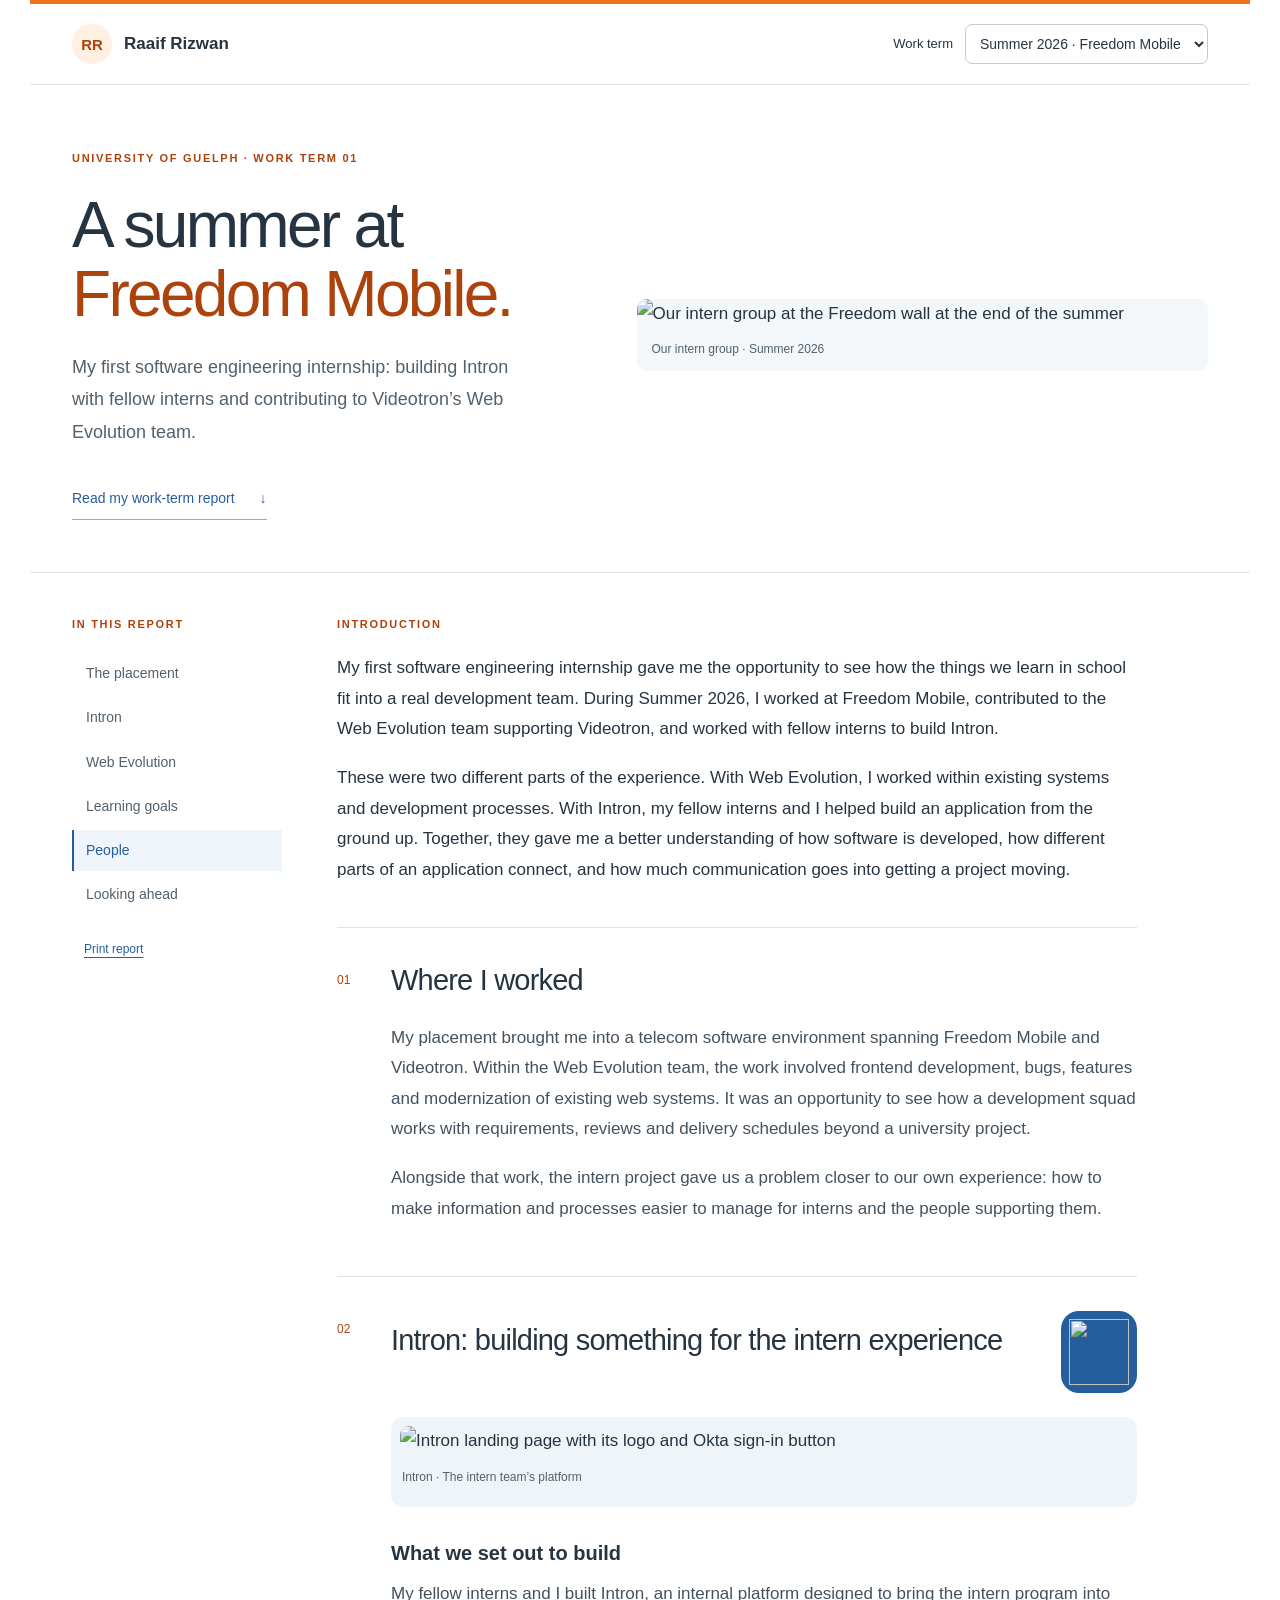
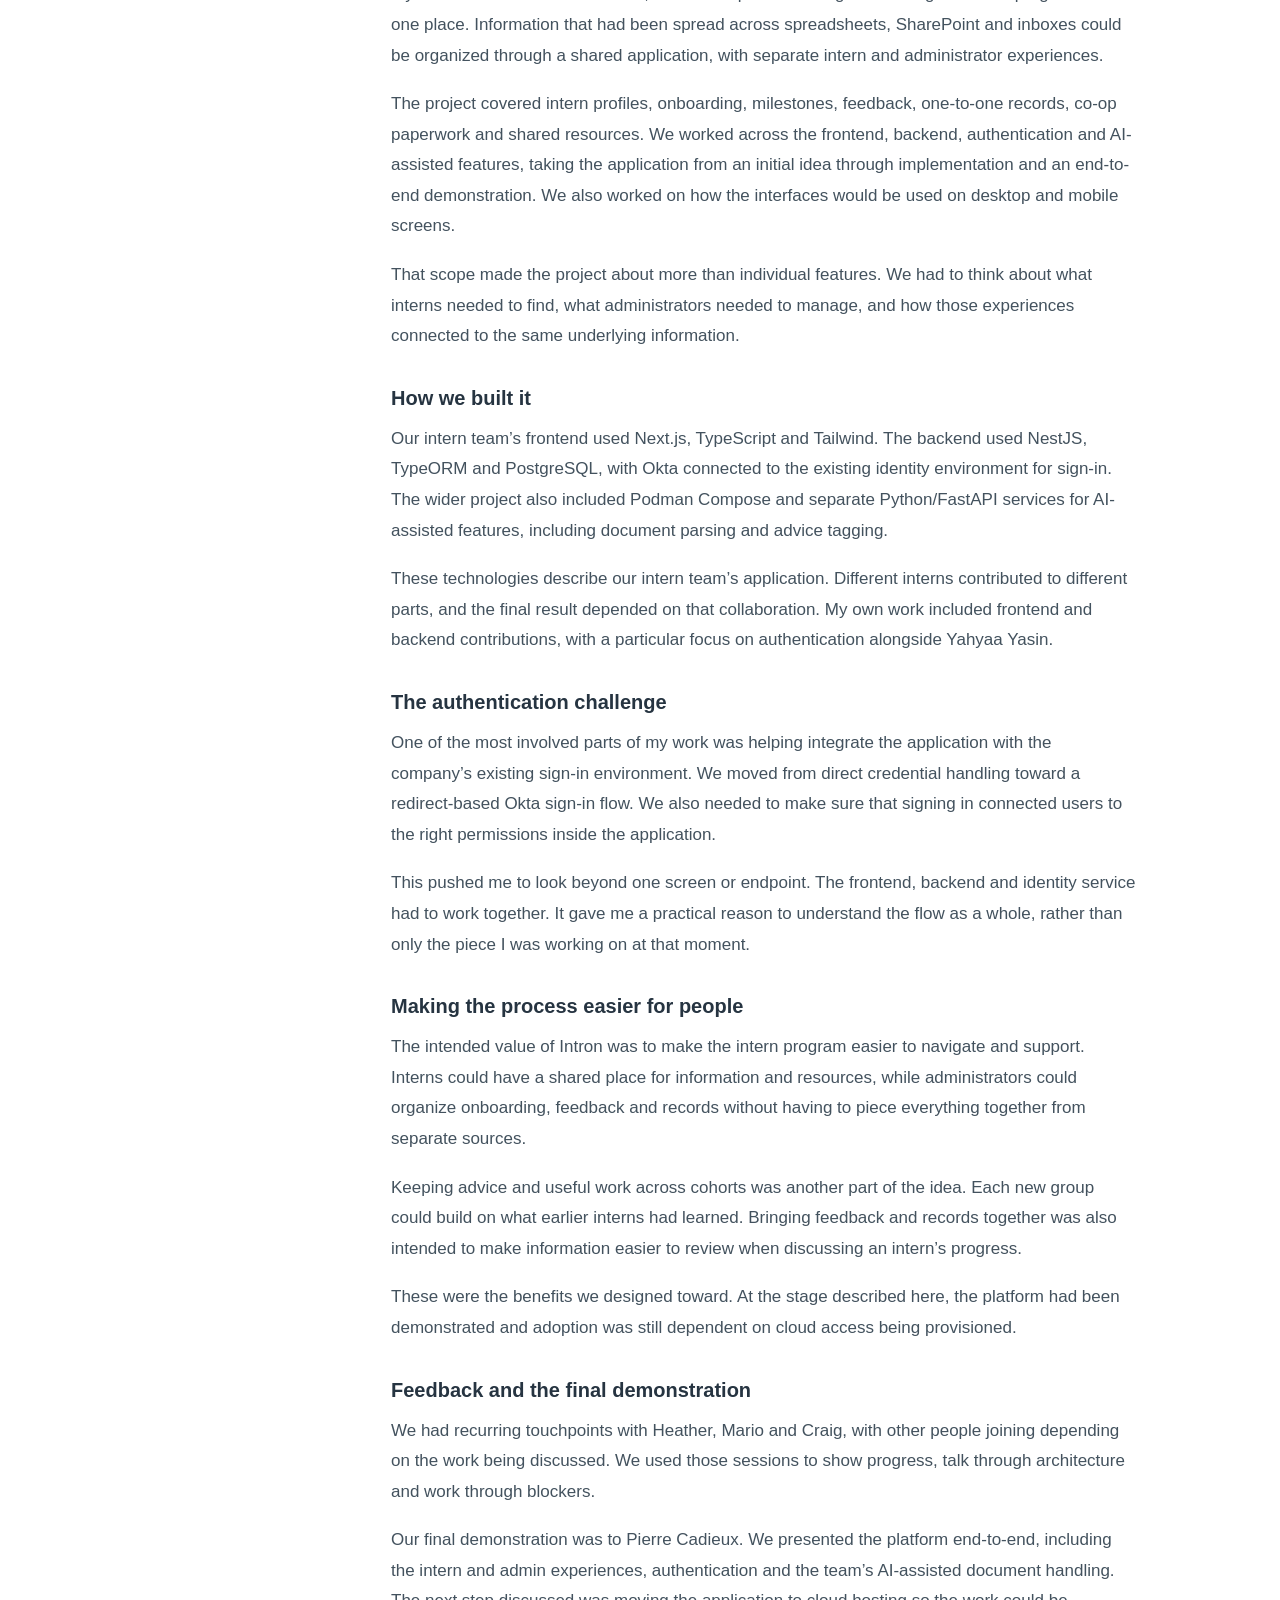
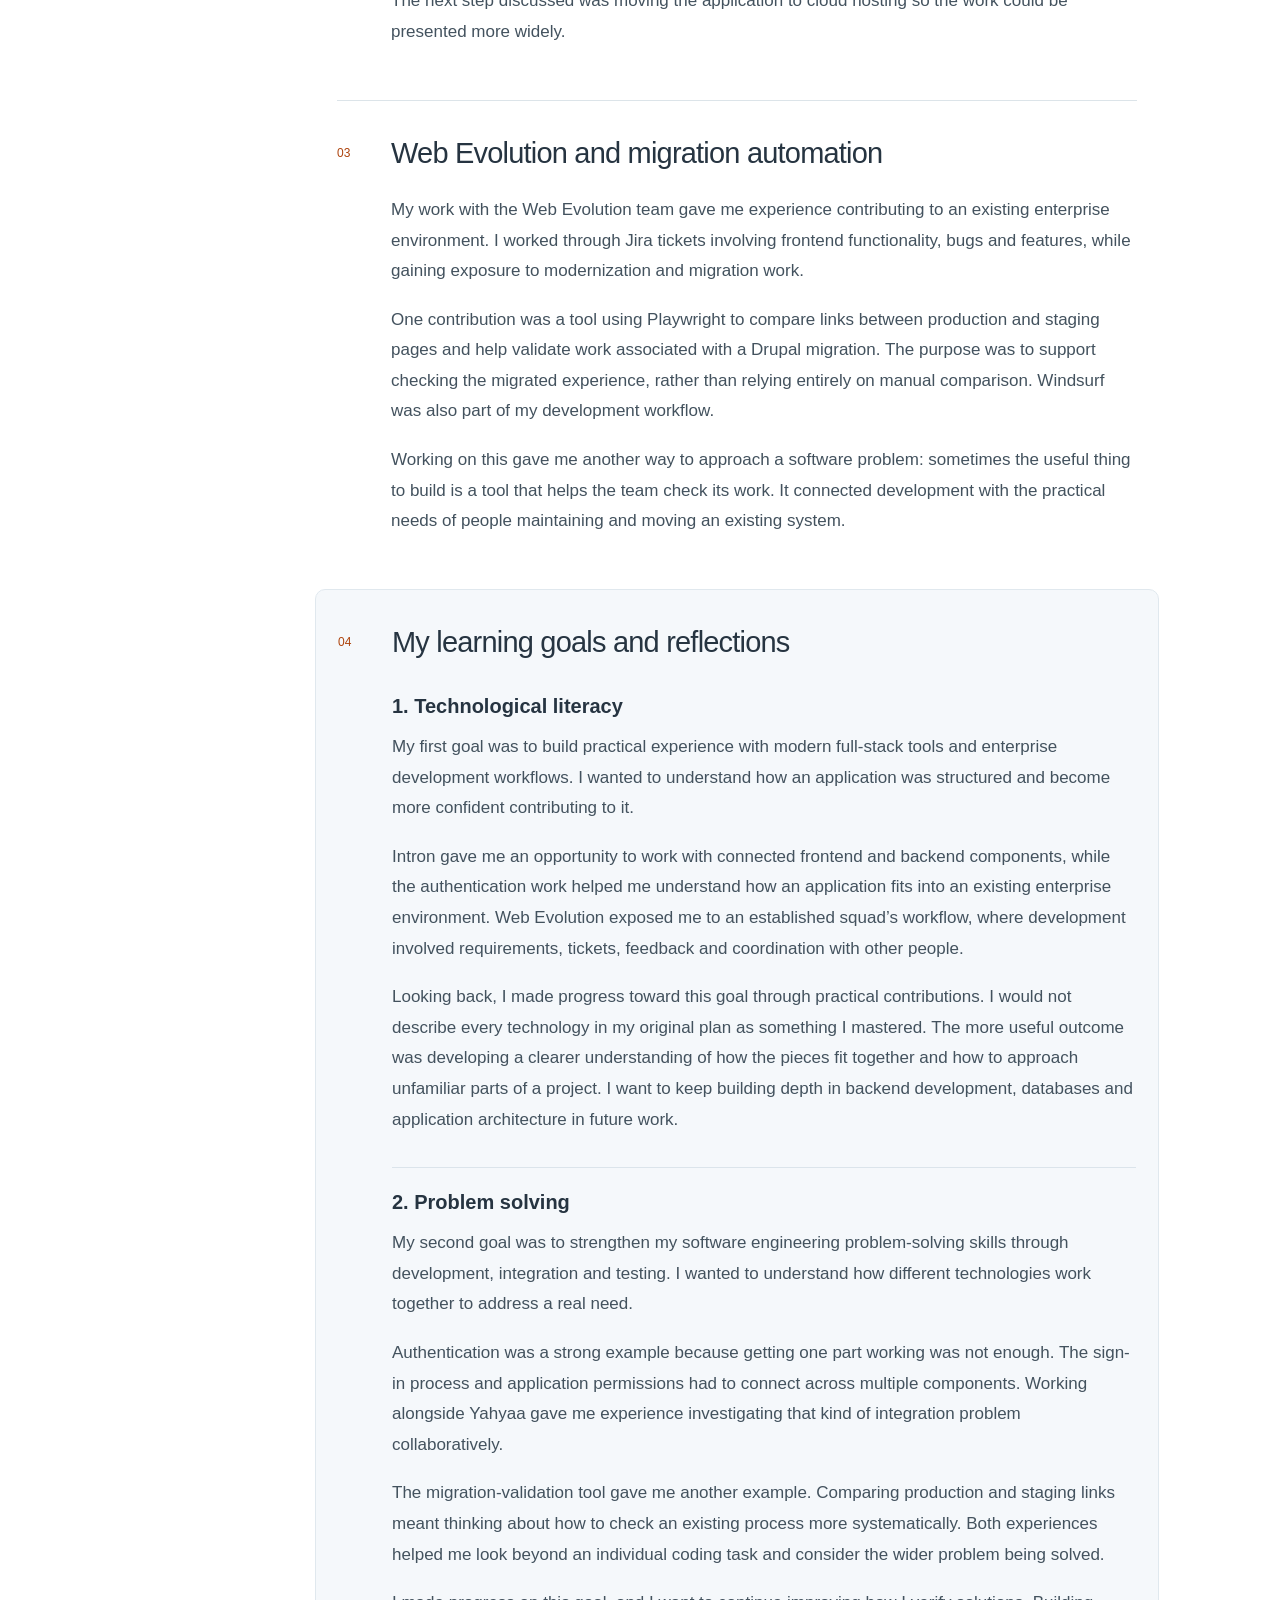
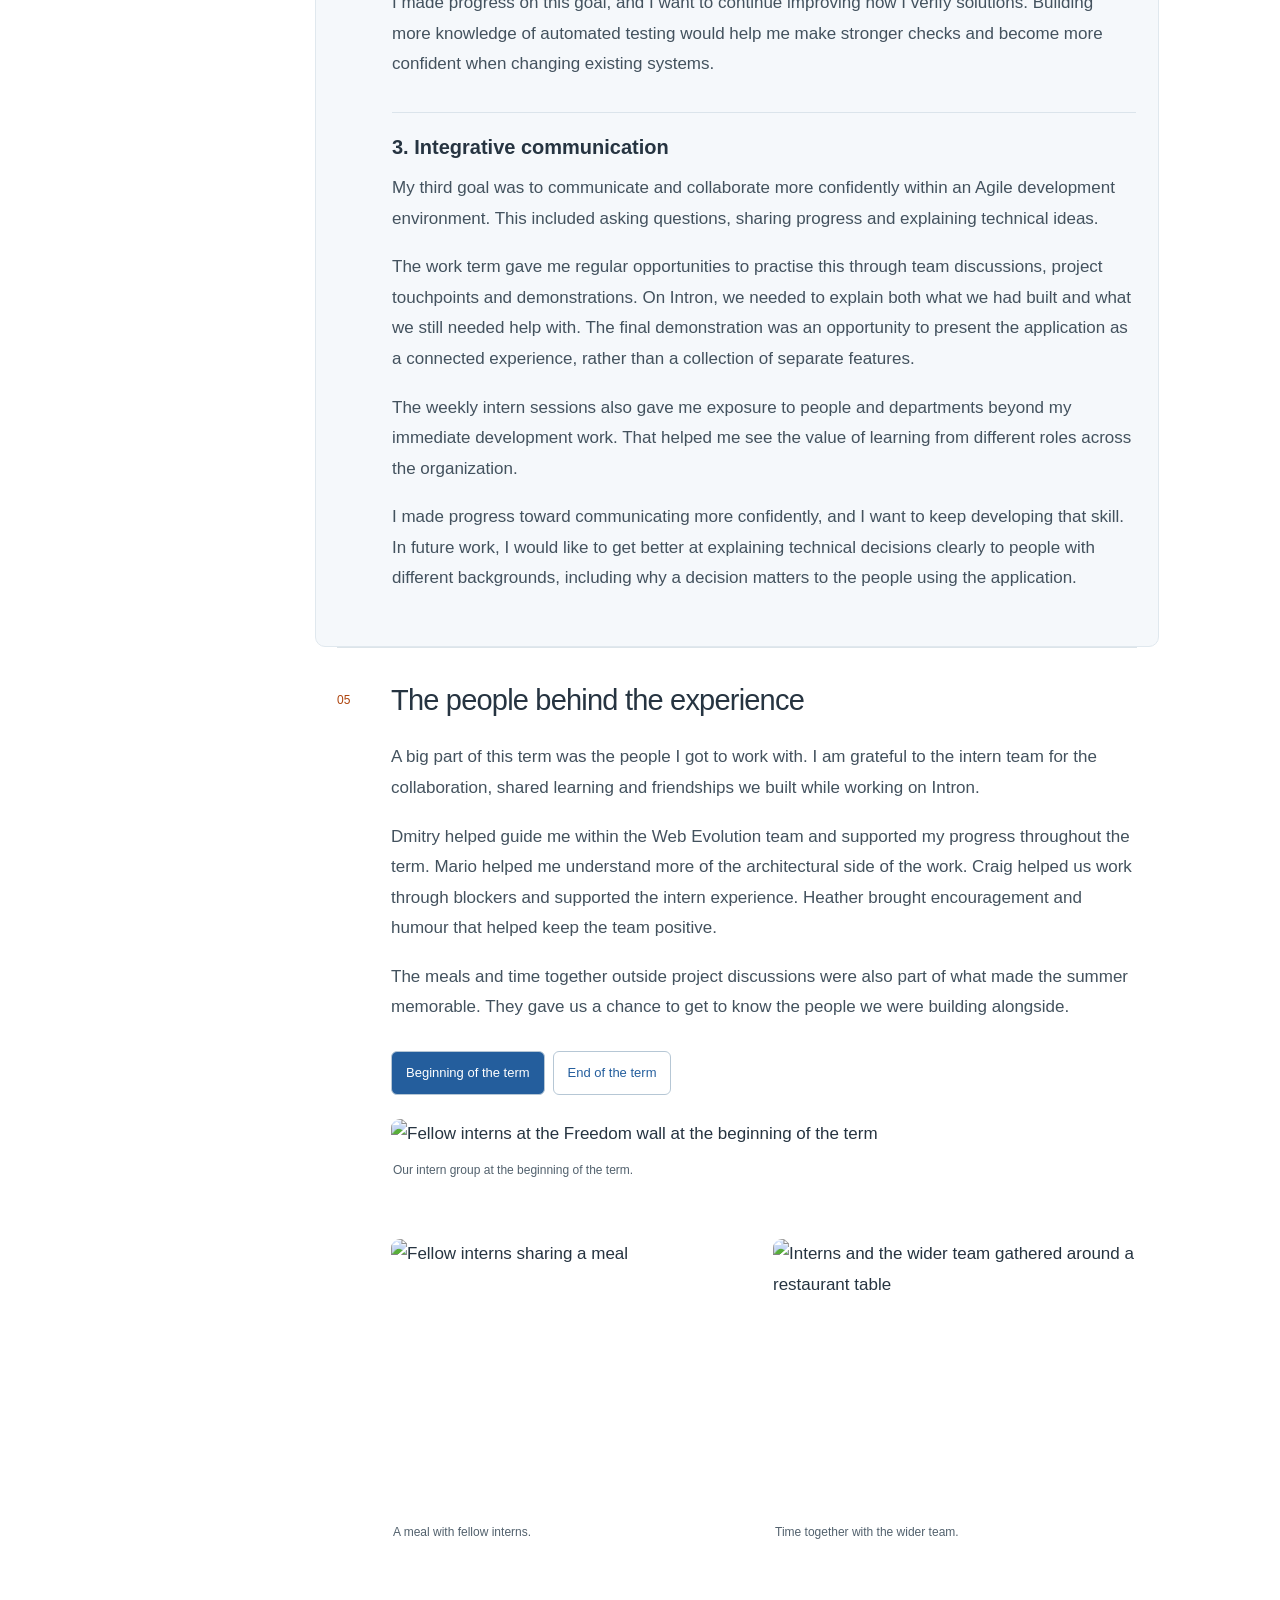
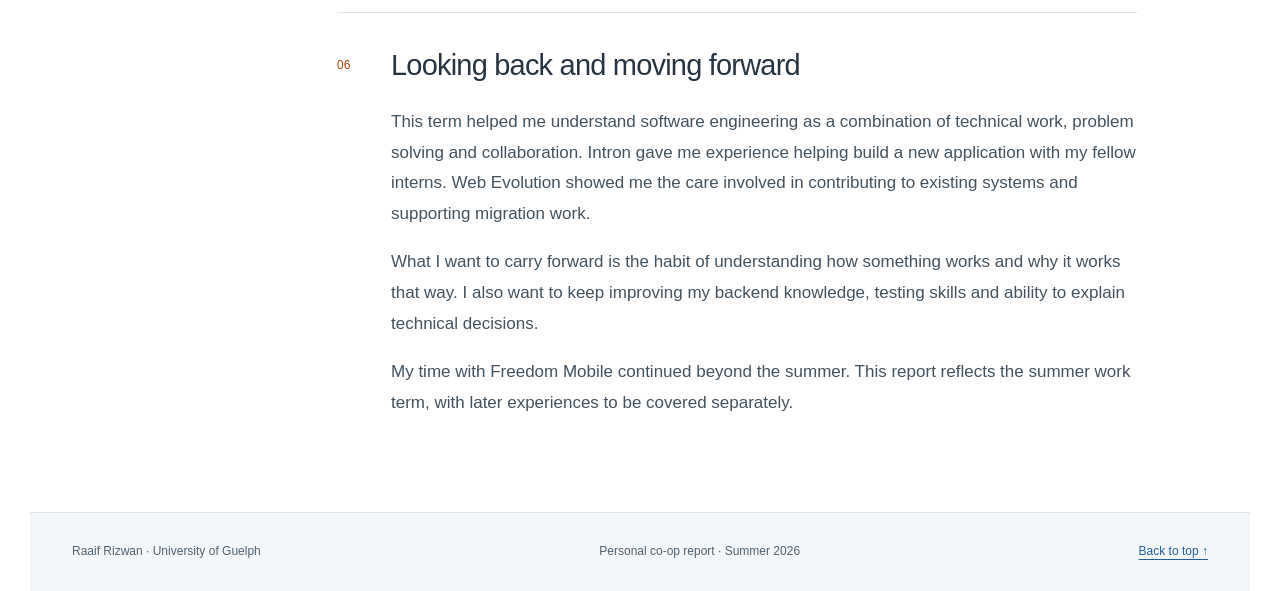
==== index.html @ 40ae9632 "Add Summer 2026 report website" ====
<!doctype html><html lang="en"><head><meta charset="utf-8"><meta name="viewport" content="width=device-width, initial-scale=1"><meta name="description" content="Raaif Rizwan’s Summer 2026 University of Guelph co-op work-term report at Freedom Mobile."><title>Summer 2026 · Raaif Rizwan</title><link rel="icon" href="assets/favicon.svg" type="image/svg+xml"><link rel="stylesheet" href="styles.css"><script src="report.js" defer></script></head><body><a class="skip" href="#report">Skip to report</a><div class="reading-progress" aria-hidden="true"><span></span></div><header><a class="brand" href="#top"><span>RR</span>Raaif Rizwan</a><div class="term-control"><label for="term">Work term</label><select id="term"><option value="summer-2026">Summer 2026 · Freedom Mobile</option><option disabled>Fall 2026 · Report to come</option></select></div></header><main id="top"><section class="hero"><div><p class="eyebrow">University of Guelph · Work term 01</p><h1>A summer at<br><span>Freedom Mobile.</span></h1><p class="intro">My first software engineering internship: building Intron with fellow interns and contributing to Videotron’s Web Evolution team.</p><a class="read-link" href="#report">Read my work-term report <span aria-hidden="true">↓</span></a></div><figure><img src="assets/interns-end.png" alt="Our intern group at the Freedom wall at the end of the summer"><figcaption>Our intern group · Summer 2026</figcaption></figure></section><div class="report-layout" id="report"><aside><p class="eyebrow">In this report</p><nav aria-label="Report sections"><a href="#employer">The placement</a><a href="#intron">Intron</a><a href="#web-evolution">Web Evolution</a><a href="#learning">Learning goals</a><a href="#people">People</a><a href="#conclusion">Looking ahead</a></nav><a class="print-link" href="#" id="print-report">Print report</a></aside><div class="report-content"><section id="introduction" class="opening"><p class="eyebrow">Introduction</p><p>My first software engineering internship gave me the opportunity to see how the things we learn in school fit into a real development team. During Summer 2026, I worked at Freedom Mobile, contributed to the Web Evolution team supporting Videotron, and worked with fellow interns to build Intron.</p>
<p>These were two different parts of the experience. With Web Evolution, I worked within existing systems and development processes. With Intron, my fellow interns and I helped build an application from the ground up. Together, they gave me a better understanding of how software is developed, how different parts of an application connect, and how much communication goes into getting a project moving.</p></section><section id="employer" class="report-section"><div class="section-number">01</div><div class="section-body"><h2>Where I worked</h2><p>My placement brought me into a telecom software environment spanning Freedom Mobile and Videotron. Within the Web Evolution team, the work involved frontend development, bugs, features and modernization of existing web systems. It was an opportunity to see how a development squad works with requirements, reviews and delivery schedules beyond a university project.</p>
<p>Alongside that work, the intern project gave us a problem closer to our own experience: how to make information and processes easier to manage for interns and the people supporting them.</p></div></section><section id="intron" class="report-section"><div class="section-number">02</div><div class="section-body"><div class="intron-heading"><h2>Intron: building something for the intern experience</h2><div class="owl-mark" aria-hidden="true"><img src="assets/intron-owl.png" alt=""></div></div><figure class="product"><img src="assets/intron-landing.png" alt="Intron landing page with its logo and Okta sign-in button" loading="lazy"><figcaption>Intron · The intern team’s platform</figcaption></figure><h3>What we set out to build</h3>
<p>My fellow interns and I built Intron, an internal platform designed to bring the intern program into one place. Information that had been spread across spreadsheets, SharePoint and inboxes could be organized through a shared application, with separate intern and administrator experiences.</p>
<p>The project covered intern profiles, onboarding, milestones, feedback, one-to-one records, co-op paperwork and shared resources. We worked across the frontend, backend, authentication and AI-assisted features, taking the application from an initial idea through implementation and an end-to-end demonstration. We also worked on how the interfaces would be used on desktop and mobile screens.</p>
<p>That scope made the project about more than individual features. We had to think about what interns needed to find, what administrators needed to manage, and how those experiences connected to the same underlying information.</p>
<h3>How we built it</h3>
<p>Our intern team’s frontend used Next.js, TypeScript and Tailwind. The backend used NestJS, TypeORM and PostgreSQL, with Okta connected to the existing identity environment for sign-in. The wider project also included Podman Compose and separate Python/FastAPI services for AI-assisted features, including document parsing and advice tagging.</p>
<p>These technologies describe our intern team’s application. Different interns contributed to different parts, and the final result depended on that collaboration. My own work included frontend and backend contributions, with a particular focus on authentication alongside Yahyaa Yasin.</p>
<h3>The authentication challenge</h3>
<p>One of the most involved parts of my work was helping integrate the application with the company’s existing sign-in environment. We moved from direct credential handling toward a redirect-based Okta sign-in flow. We also needed to make sure that signing in connected users to the right permissions inside the application.</p>
<p>This pushed me to look beyond one screen or endpoint. The frontend, backend and identity service had to work together. It gave me a practical reason to understand the flow as a whole, rather than only the piece I was working on at that moment.</p>
<h3>Making the process easier for people</h3>
<p>The intended value of Intron was to make the intern program easier to navigate and support. Interns could have a shared place for information and resources, while administrators could organize onboarding, feedback and records without having to piece everything together from separate sources.</p>
<p>Keeping advice and useful work across cohorts was another part of the idea. Each new group could build on what earlier interns had learned. Bringing feedback and records together was also intended to make information easier to review when discussing an intern’s progress.</p>
<p>These were the benefits we designed toward. At the stage described here, the platform had been demonstrated and adoption was still dependent on cloud access being provisioned.</p>
<h3>Feedback and the final demonstration</h3>
<p>We had recurring touchpoints with Heather, Mario and Craig, with other people joining depending on the work being discussed. We used those sessions to show progress, talk through architecture and work through blockers.</p>
<p>Our final demonstration was to Pierre Cadieux. We presented the platform end-to-end, including the intern and admin experiences, authentication and the team’s AI-assisted document handling. The next step discussed was moving the application to cloud hosting so the work could be presented more widely.</p></div></section><section id="web-evolution" class="report-section"><div class="section-number">03</div><div class="section-body"><h2>Web Evolution and migration automation</h2><p>My work with the Web Evolution team gave me experience contributing to an existing enterprise environment. I worked through Jira tickets involving frontend functionality, bugs and features, while gaining exposure to modernization and migration work.</p>
<p>One contribution was a tool using Playwright to compare links between production and staging pages and help validate work associated with a Drupal migration. The purpose was to support checking the migrated experience, rather than relying entirely on manual comparison. Windsurf was also part of my development workflow.</p>
<p>Working on this gave me another way to approach a software problem: sometimes the useful thing to build is a tool that helps the team check its work. It connected development with the practical needs of people maintaining and moving an existing system.</p></div></section><section id="learning" class="report-section"><div class="section-number">04</div><div class="section-body"><h2>My learning goals and reflections</h2><h3>1. Technological literacy</h3>
<p>My first goal was to build practical experience with modern full-stack tools and enterprise development workflows. I wanted to understand how an application was structured and become more confident contributing to it.</p>
<p>Intron gave me an opportunity to work with connected frontend and backend components, while the authentication work helped me understand how an application fits into an existing enterprise environment. Web Evolution exposed me to an established squad’s workflow, where development involved requirements, tickets, feedback and coordination with other people.</p>
<p>Looking back, I made progress toward this goal through practical contributions. I would not describe every technology in my original plan as something I mastered. The more useful outcome was developing a clearer understanding of how the pieces fit together and how to approach unfamiliar parts of a project. I want to keep building depth in backend development, databases and application architecture in future work.</p>
<h3>2. Problem solving</h3>
<p>My second goal was to strengthen my software engineering problem-solving skills through development, integration and testing. I wanted to understand how different technologies work together to address a real need.</p>
<p>Authentication was a strong example because getting one part working was not enough. The sign-in process and application permissions had to connect across multiple components. Working alongside Yahyaa gave me experience investigating that kind of integration problem collaboratively.</p>
<p>The migration-validation tool gave me another example. Comparing production and staging links meant thinking about how to check an existing process more systematically. Both experiences helped me look beyond an individual coding task and consider the wider problem being solved.</p>
<p>I made progress on this goal, and I want to continue improving how I verify solutions. Building more knowledge of automated testing would help me make stronger checks and become more confident when changing existing systems.</p>
<h3>3. Integrative communication</h3>
<p>My third goal was to communicate and collaborate more confidently within an Agile development environment. This included asking questions, sharing progress and explaining technical ideas.</p>
<p>The work term gave me regular opportunities to practise this through team discussions, project touchpoints and demonstrations. On Intron, we needed to explain both what we had built and what we still needed help with. The final demonstration was an opportunity to present the application as a connected experience, rather than a collection of separate features.</p>
<p>The weekly intern sessions also gave me exposure to people and departments beyond my immediate development work. That helped me see the value of learning from different roles across the organization.</p>
<p>I made progress toward communicating more confidently, and I want to keep developing that skill. In future work, I would like to get better at explaining technical decisions clearly to people with different backgrounds, including why a decision matters to the people using the application.</p></div></section><section id="people" class="report-section"><div class="section-number">05</div><div class="section-body"><h2>The people behind the experience</h2><p>A big part of this term was the people I got to work with. I am grateful to the intern team for the collaboration, shared learning and friendships we built while working on Intron.</p>
<p>Dmitry helped guide me within the Web Evolution team and supported my progress throughout the term. Mario helped me understand more of the architectural side of the work. Craig helped us work through blockers and supported the intern experience. Heather brought encouragement and humour that helped keep the team positive.</p>
<p>The meals and time together outside project discussions were also part of what made the summer memorable. They gave us a chance to get to know the people we were building alongside.</p><div class="photo-tabs" aria-label="Intern group photographs"><button type="button" data-photo="start" aria-pressed="true">Beginning of the term</button><button type="button" data-photo="end" aria-pressed="false">End of the term</button></div><figure><img id="moment-photo" src="assets/interns-start.png" alt="Fellow interns at the Freedom wall at the beginning of the term" loading="lazy"><figcaption id="moment-caption" aria-live="polite">Our intern group at the beginning of the term.</figcaption></figure><div class="photo-pair"><figure><img src="assets/intern-meal.png" alt="Fellow interns sharing a meal" loading="lazy"><figcaption>A meal with fellow interns.</figcaption></figure><figure><img src="assets/team-meal.png" alt="Interns and the wider team gathered around a restaurant table" loading="lazy"><figcaption>Time together with the wider team.</figcaption></figure></div></div></section><section id="conclusion" class="report-section"><div class="section-number">06</div><div class="section-body"><h2>Looking back and moving forward</h2><p>This term helped me understand software engineering as a combination of technical work, problem solving and collaboration. Intron gave me experience helping build a new application with my fellow interns. Web Evolution showed me the care involved in contributing to existing systems and supporting migration work.</p>
<p>What I want to carry forward is the habit of understanding how something works and why it works that way. I also want to keep improving my backend knowledge, testing skills and ability to explain technical decisions.</p>
<p>My time with Freedom Mobile continued beyond the summer. This report reflects the summer work term, with later experiences to be covered separately.</p></div></section></div></div></main><footer><span>Raaif Rizwan · University of Guelph</span><span>Personal co-op report · Summer 2026</span><a href="#top">Back to top ↑</a></footer></body></html>
---- styles.css ----
:root{--accent:#ad430c;--bright:#ee711b;--blue:#245e9d;--ink:#263441;--muted:#52616d;--line:#dce4e9;--paper:#fff;--wash:#f3f7fa;color-scheme:light;font:17px/1.8 Arial,sans-serif}*{box-sizing:border-box}html{scroll-behavior:smooth;scroll-padding-top:28px}body{margin:0;background:var(--paper);color:var(--ink)}a{color:var(--blue);text-underline-offset:4px}button,select{font:inherit}button,a,select{-webkit-tap-highlight-color:transparent}:focus-visible{outline:3px solid var(--blue);outline-offset:4px}.skip{position:absolute;top:-100px;left:20px;background:white;padding:12px;z-index:5}.skip:focus{top:10px}.review-note{text-align:center;background:#fff2df;color:#754312;font-size:12px;padding:6px 18px}header{max-width:1220px;margin:auto;border-top:4px solid var(--bright);border-bottom:1px solid var(--line);display:flex;justify-content:space-between;align-items:center;gap:20px;padding:20px 42px}.brand{display:flex;gap:12px;align-items:center;text-decoration:none;color:var(--ink);font-weight:600}.brand span{display:grid;place-items:center;background:#fff0e3;color:var(--accent);width:40px;height:40px;border-radius:50%;font-size:15px}.term-control{display:flex;align-items:center;gap:12px;font-size:13px}.term-control select{font-size:14px;max-width:100%;padding:10px;border:1px solid #bfccd6;border-radius:7px;background:#fff;color:var(--ink)}main{max-width:1220px;margin:auto}.hero{padding:64px 42px 52px;display:grid;grid-template-columns:1fr 1.1fr;align-items:center;gap:45px}.eyebrow{font-size:11px;letter-spacing:1.7px;text-transform:uppercase;color:var(--accent);font-weight:600}h1{font-size:clamp(42px,5vw,65px);letter-spacing:-2.7px;line-height:1.08;font-weight:500;margin:22px 0}h1 span{color:var(--accent)}.intro{font-size:18px;color:var(--muted);max-width:440px}.read-link{display:inline-flex;gap:25px;text-decoration:none;border-bottom:1px solid #92adc4;padding:8px 0;font-size:14px;margin-top:12px}figure{margin:24px 0}img{width:100%;height:auto;display:block;border-radius:9px}.hero figure{background:var(--wash);border-radius:10px;margin:0}.hero img{border-radius:10px 10px 0 0}figcaption{font-size:12px;color:var(--muted);padding:10px 2px}.hero figcaption{padding:10px 15px}.report-layout{border-top:1px solid var(--line);display:grid;grid-template-columns:210px minmax(0,1fr);gap:55px;padding:42px}aside{align-self:start;position:sticky;top:24px}nav{display:grid;gap:3px}nav a{padding:8px 12px;text-decoration:none;color:#52616d;border-left:2px solid transparent;font-size:14px}nav a:hover,nav a[aria-current]{color:var(--blue);background:#eff5fa;border-color:var(--blue)}.print-link{display:inline-block;margin:24px 12px;font-size:12px}.report-content{max-width:800px}.opening{padding-bottom:24px}.report-section{border-top:1px solid var(--line);padding:34px 0;display:grid;grid-template-columns:36px minmax(0,1fr);gap:18px}.section-number{color:var(--accent);font-size:12px;padding-top:8px}h2{font-size:29px;line-height:1.25;letter-spacing:-.8px;margin:0 0 24px;font-weight:500}h3{font-size:20px;line-height:1.4;margin:32px 0 12px;font-weight:600}p{margin:0 0 18px}.section-body p{color:#43525e}#learning{background:#f5f8fb;margin:0 -22px;padding:34px 22px;border-radius:10px;border:1px solid #e0e8ee}#learning h3{padding-top:20px;border-top:1px solid #dbe4eb}#learning h3:first-of-type{border:0;padding:0}.product{background:#eff4f8;padding:9px;border-radius:12px}.photo-tabs{display:flex;gap:8px;flex-wrap:wrap;margin:28px 0 10px}.photo-tabs button{padding:9px 14px;border-radius:6px;border:1px solid #b6c7d5;background:#fff;color:var(--blue);font-size:13px;min-height:44px;cursor:pointer}.photo-tabs button[aria-pressed=true]{background:var(--blue);color:#fff}.photo-pair{display:grid;grid-template-columns:1fr 1fr;gap:18px}.photo-pair img{aspect-ratio:4/3;object-fit:cover}footer{max-width:1220px;margin:auto;background:var(--wash);border-top:1px solid var(--line);display:flex;justify-content:space-between;gap:18px;flex-wrap:wrap;padding:28px 42px;color:var(--muted);font-size:12px}@media(max-width:850px){.report-layout{grid-template-columns:1fr;gap:20px}aside{position:static}nav{display:flex;flex-wrap:wrap}nav a{border-left:0;border-bottom:2px solid transparent}.print-link{margin:10px 12px}.hero{gap:25px}header{flex-wrap:wrap}}@media(max-width:600px){header,.hero,.report-layout,footer{padding-left:22px;padding-right:22px}.hero{grid-template-columns:1fr;padding-top:32px}.term-control{flex-wrap:wrap;gap:5px;width:100%}.term-control select{width:100%;font-size:16px}.report-section{grid-template-columns:1fr;gap:6px}.photo-pair{grid-template-columns:1fr}h1{font-size:46px}h2{font-size:26px}#learning{margin:0 -8px;padding:24px 8px}}@media(prefers-reduced-motion:reduce){html{scroll-behavior:auto}}@media print{.review-note,aside,.read-link,.photo-tabs,.term-control,.skip{display:none!important}.hero{padding:20px 0;grid-template-columns:1fr 1fr}.report-layout{display:block;padding:0}header,footer{padding:12px 0}.report-content{max-width:none}.report-section{break-inside:auto}h2,h3{break-after:avoid}figure{break-inside:avoid}body{font-size:11pt}#learning{background:none;border:0}a{color:inherit;text-decoration:none}}
/* Motion supports reading; content remains visible without JavaScript. */
.reading-progress{position:fixed;top:0;left:0;right:0;height:3px;z-index:10;background:transparent;pointer-events:none}.reading-progress span{display:block;height:100%;background:var(--bright);transform-origin:left;transform:scaleX(0)}
.intron-heading{display:flex;align-items:center;gap:20px}.intron-heading h2{flex:1}.owl-mark{width:76px;height:82px;flex:0 0 76px;background:#245e9d;border-radius:18px;padding:8px;overflow:hidden}.owl-mark img{width:100%;height:100%;object-fit:contain;border-radius:0}
@keyframes section-arrive{from{opacity:.55;transform:translateY(18px)}to{opacity:1;transform:none}}
@keyframes owl-arrive{0%{opacity:0;transform:translate(90px,-25px) rotate(14deg)}60%{opacity:1;transform:translate(-5px,3px) rotate(-6deg)}100%{opacity:1;transform:none}}
@media(prefers-reduced-motion:no-preference){.report-section.just-arrived{animation:section-arrive .55s ease-out both}.owl-mark.owl-arrived{animation:owl-arrive 1s cubic-bezier(.2,.7,.3,1) both}}
@media print{.reading-progress{display:none}.owl-mark{display:none}.report-section.just-arrived{animation:none}}
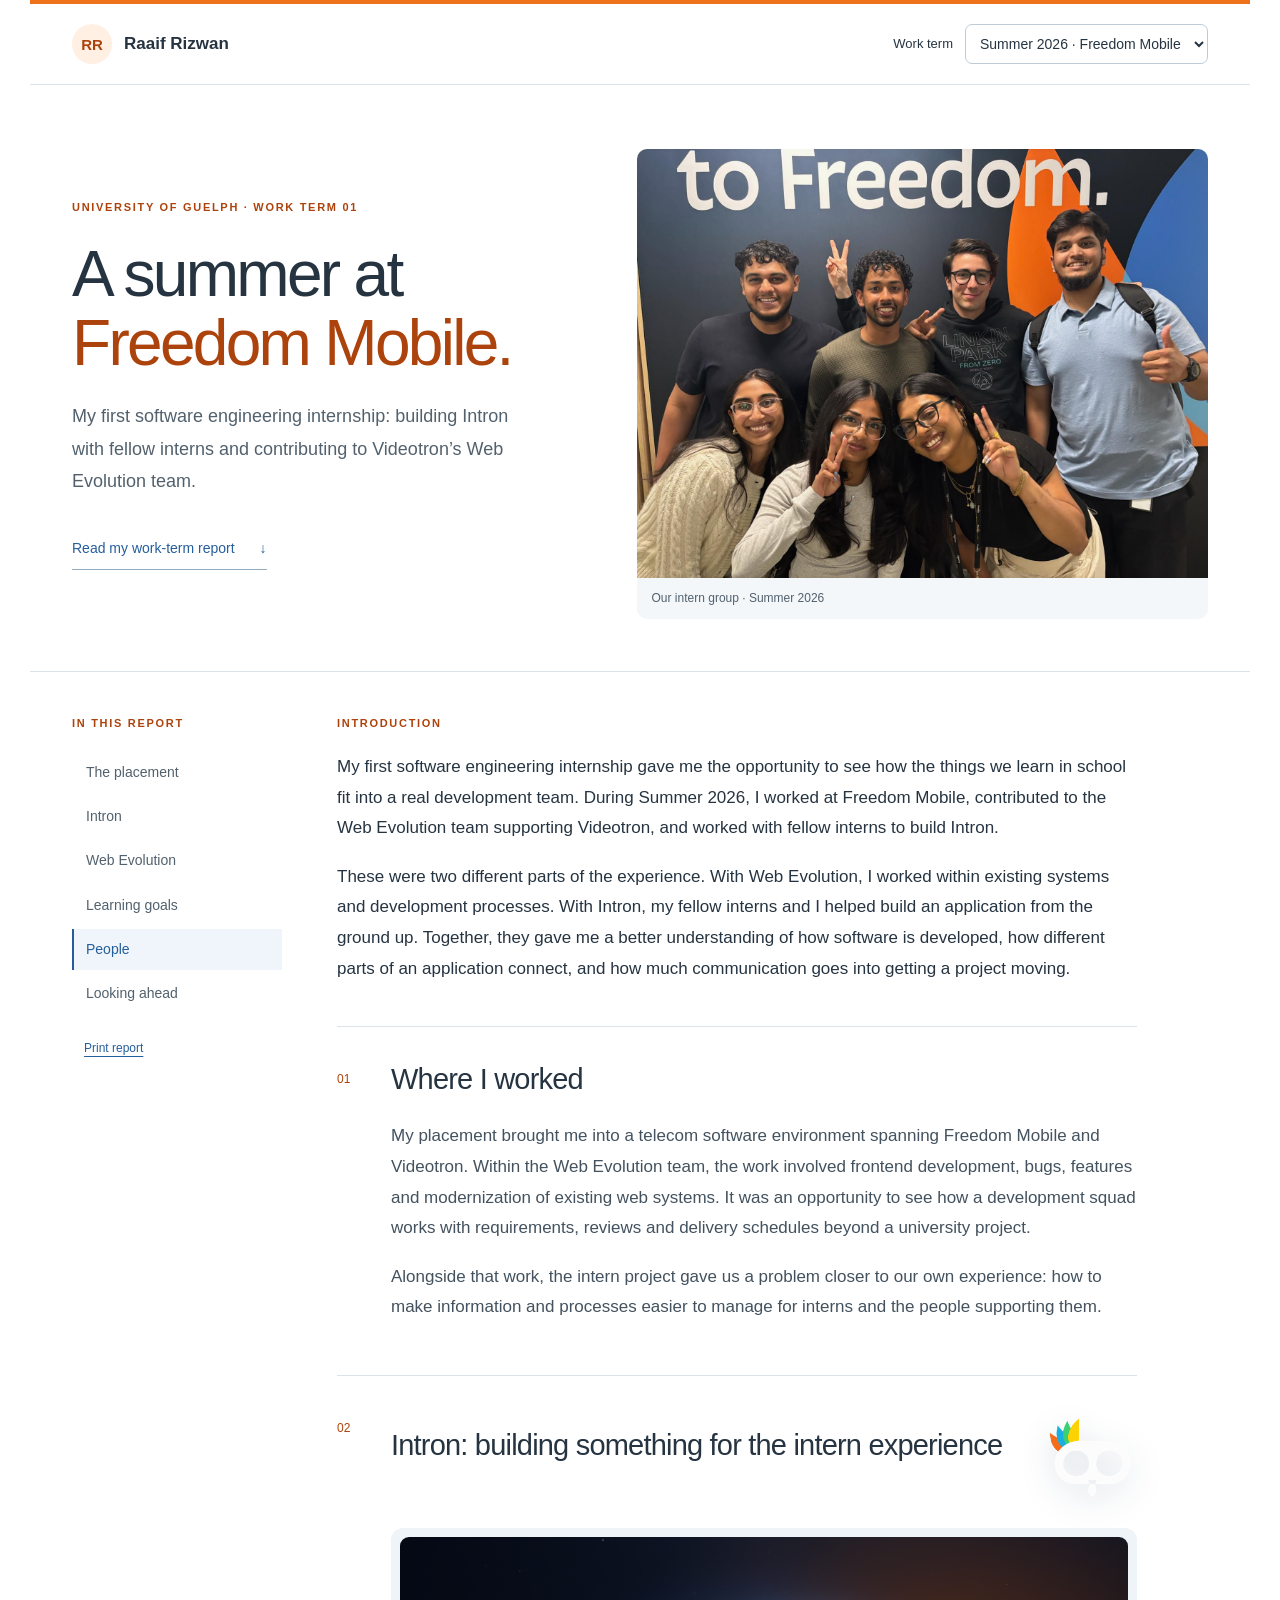
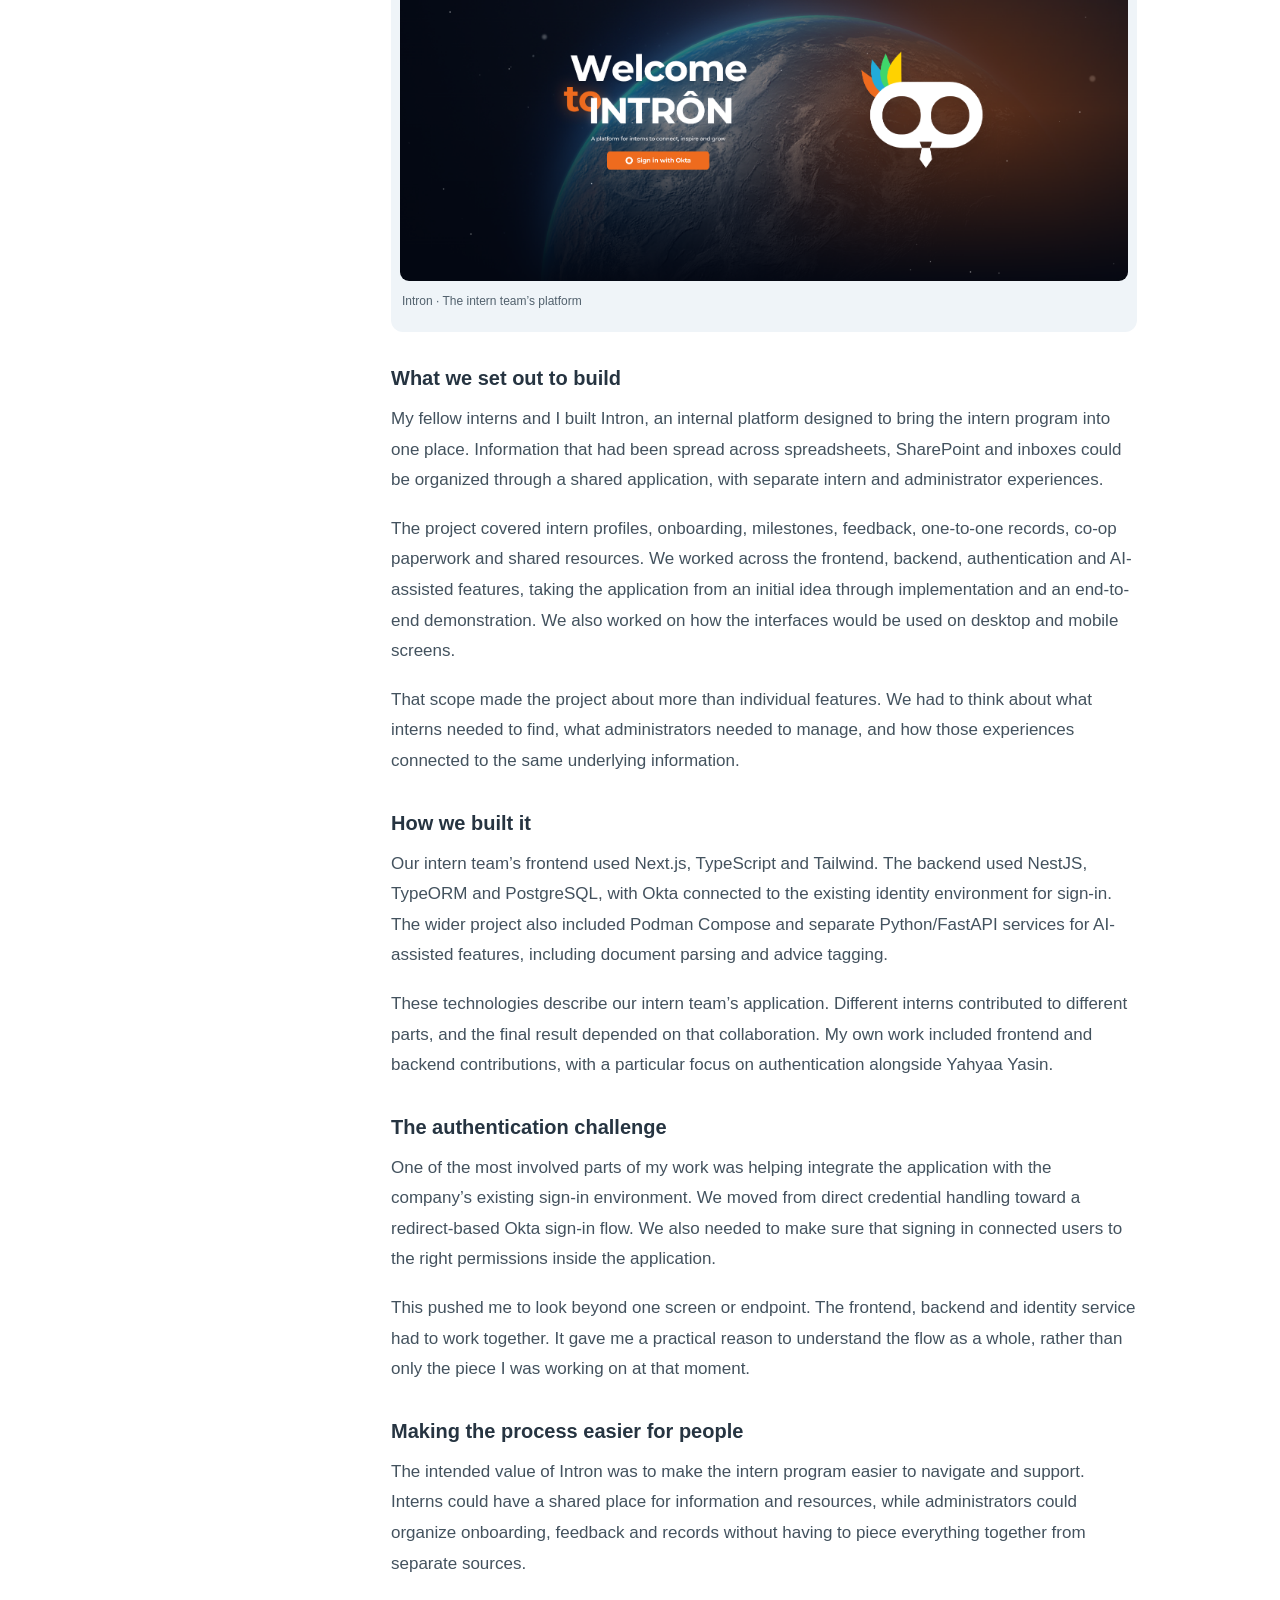
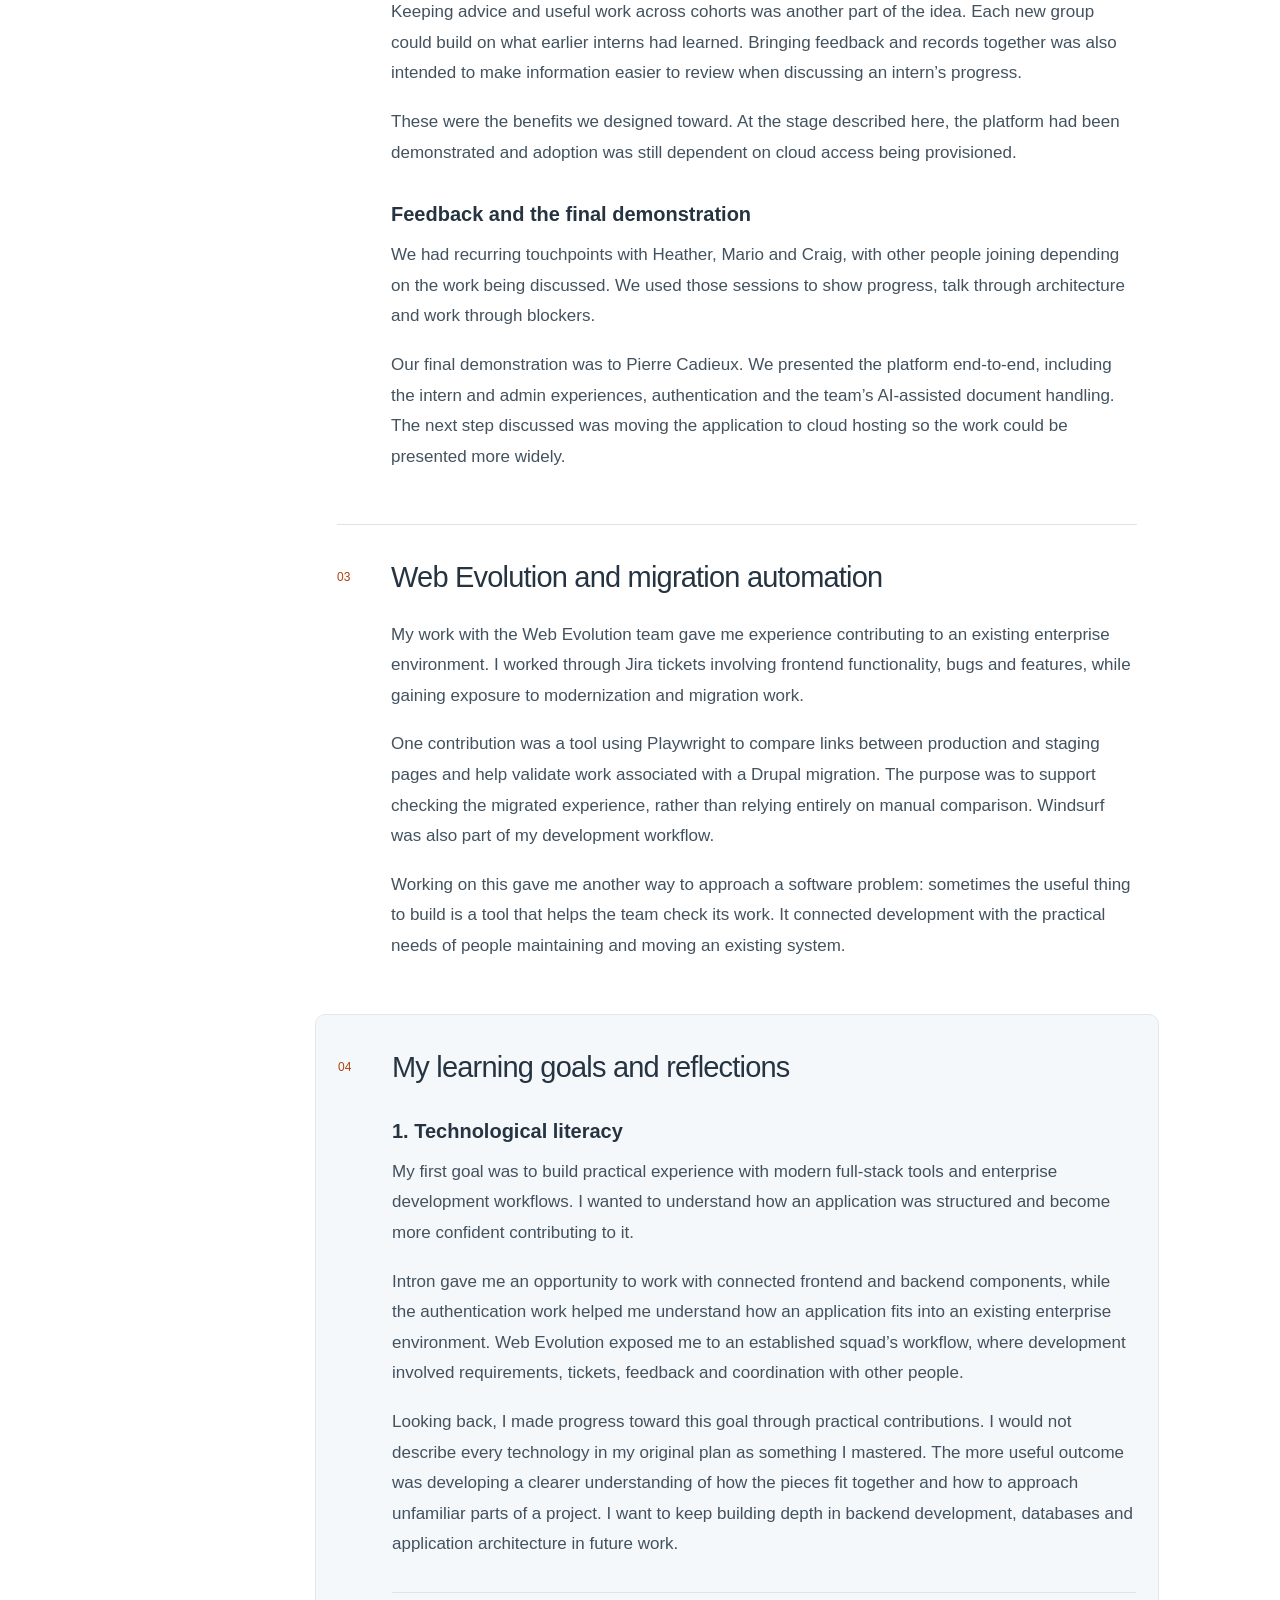
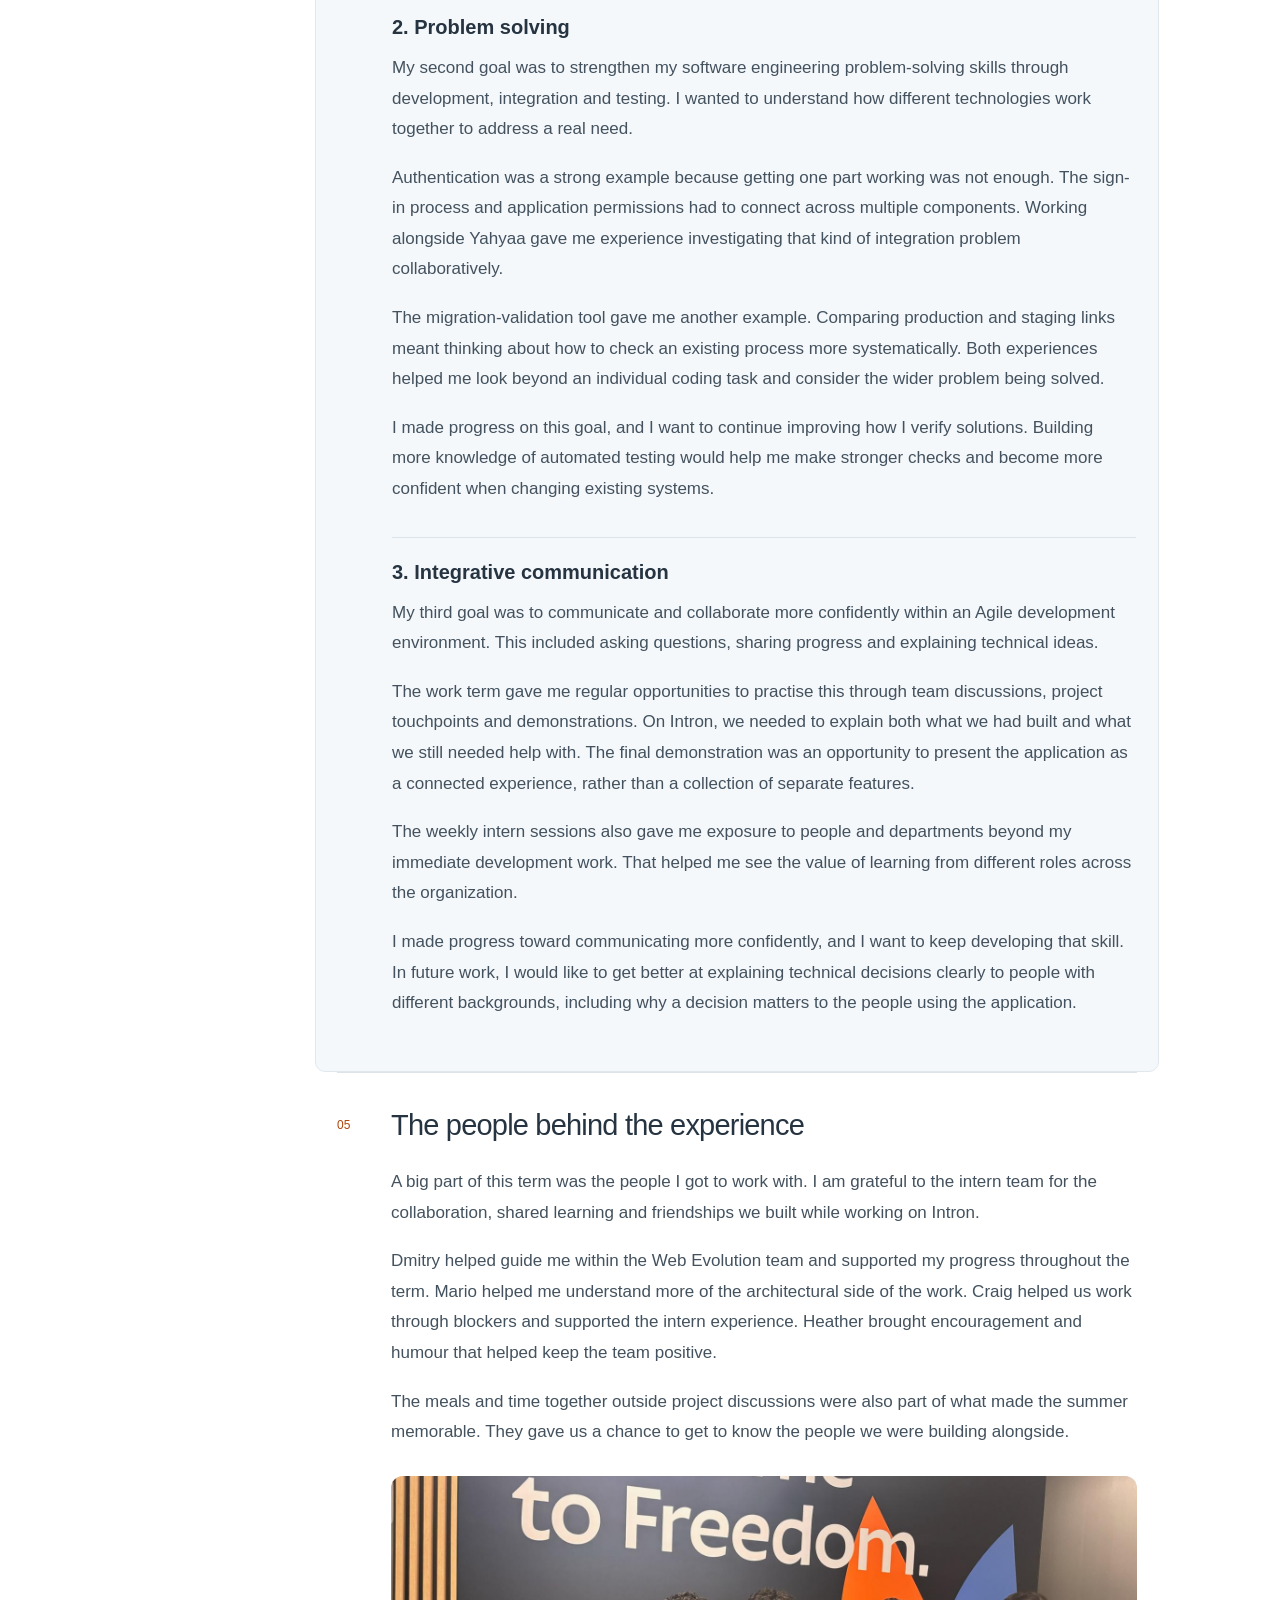
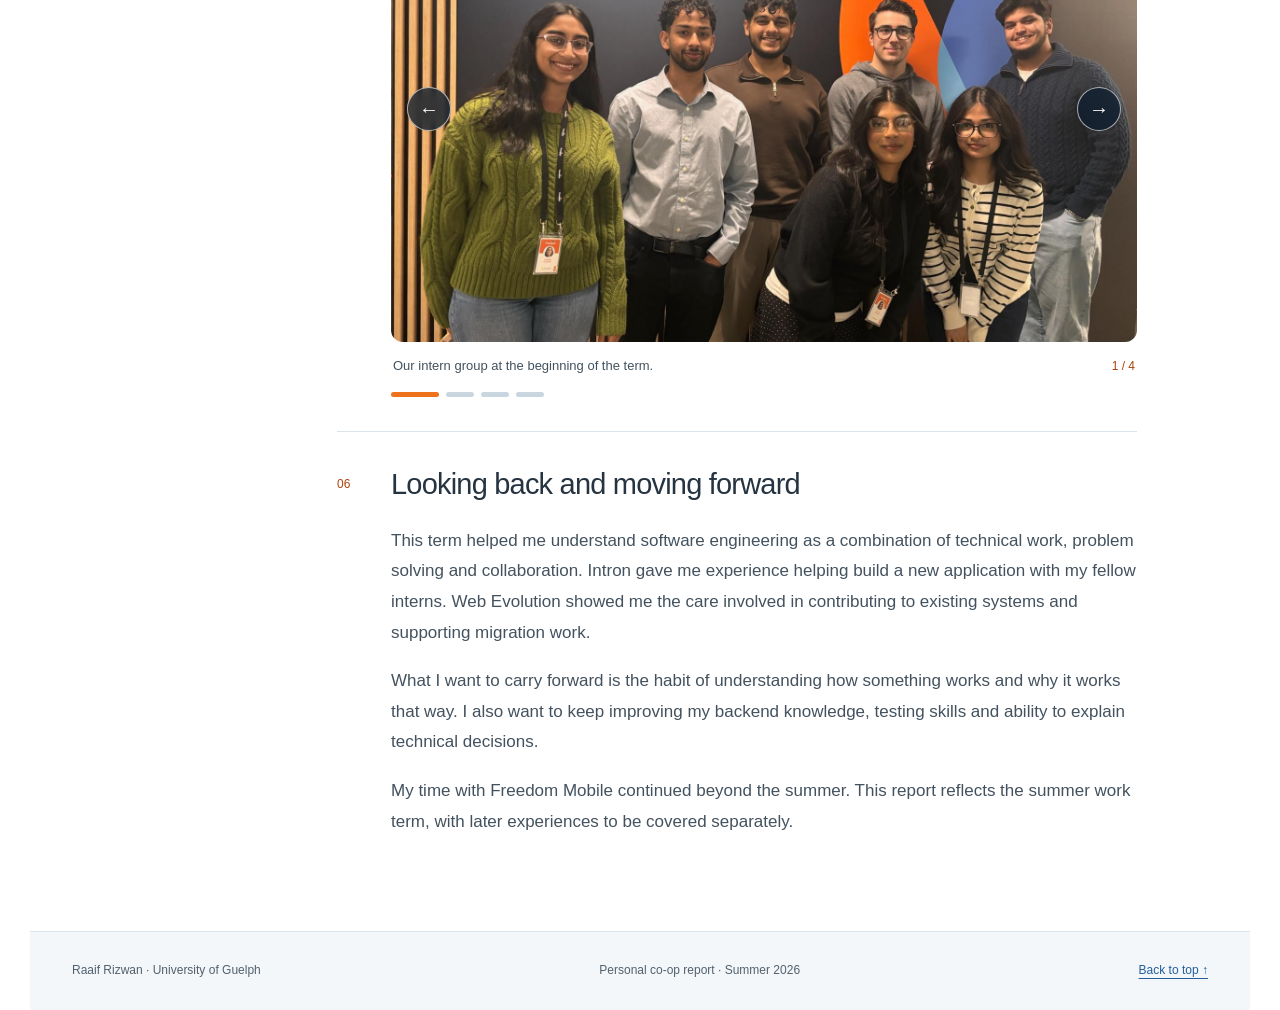
==== commit aefa7812: "Refresh published styles and interactions" ====
--- a/index.html
+++ b/index.html
@@ -1,4 +1,4 @@
-<!doctype html><html lang="en"><head><meta charset="utf-8"><meta name="viewport" content="width=device-width, initial-scale=1"><meta name="description" content="Raaif Rizwan’s Summer 2026 University of Guelph co-op work-term report at Freedom Mobile."><title>Summer 2026 · Raaif Rizwan</title><link rel="icon" href="assets/favicon.svg" type="image/svg+xml"><link rel="stylesheet" href="styles.css"><script src="report.js" defer></script></head><body><a class="skip" href="#report">Skip to report</a><div class="reading-progress" aria-hidden="true"><span></span></div><header><a class="brand" href="#top"><span>RR</span>Raaif Rizwan</a><div class="term-control"><label for="term">Work term</label><select id="term"><option value="summer-2026">Summer 2026 · Freedom Mobile</option><option disabled>Fall 2026 · Report to come</option></select></div></header><main id="top"><section class="hero"><div><p class="eyebrow">University of Guelph · Work term 01</p><h1>A summer at<br><span>Freedom Mobile.</span></h1><p class="intro">My first software engineering internship: building Intron with fellow interns and contributing to Videotron’s Web Evolution team.</p><a class="read-link" href="#report">Read my work-term report <span aria-hidden="true">↓</span></a></div><figure><img src="assets/interns-end.png" alt="Our intern group at the Freedom wall at the end of the summer"><figcaption>Our intern group · Summer 2026</figcaption></figure></section><div class="report-layout" id="report"><aside><p class="eyebrow">In this report</p><nav aria-label="Report sections"><a href="#employer">The placement</a><a href="#intron">Intron</a><a href="#web-evolution">Web Evolution</a><a href="#learning">Learning goals</a><a href="#people">People</a><a href="#conclusion">Looking ahead</a></nav><a class="print-link" href="#" id="print-report">Print report</a></aside><div class="report-content"><section id="introduction" class="opening"><p class="eyebrow">Introduction</p><p>My first software engineering internship gave me the opportunity to see how the things we learn in school fit into a real development team. During Summer 2026, I worked at Freedom Mobile, contributed to the Web Evolution team supporting Videotron, and worked with fellow interns to build Intron.</p>
+<!doctype html><html lang="en"><head><meta charset="utf-8"><meta name="viewport" content="width=device-width, initial-scale=1"><meta name="description" content="Raaif Rizwan’s Summer 2026 University of Guelph co-op work-term report at Freedom Mobile."><title>Summer 2026 · Raaif Rizwan</title><link rel="icon" href="assets/favicon.svg" type="image/svg+xml"><link rel="stylesheet" href="styles.css?v=4"><script src="report.js?v=4" defer></script></head><body><a class="skip" href="#report">Skip to report</a><div class="reading-progress" aria-hidden="true"><span></span></div><header><a class="brand" href="#top"><span>RR</span>Raaif Rizwan</a><div class="term-control"><label for="term">Work term</label><select id="term"><option value="summer-2026">Summer 2026 · Freedom Mobile</option><option disabled>Fall 2026 · Report to come</option></select></div></header><main id="top"><section class="hero"><div><p class="eyebrow">University of Guelph · Work term 01</p><h1>A summer at<br><span>Freedom Mobile.</span></h1><p class="intro">My first software engineering internship: building Intron with fellow interns and contributing to Videotron’s Web Evolution team.</p><a class="read-link" href="#report">Read my work-term report <span aria-hidden="true">↓</span></a></div><figure><img src="assets/interns-end.png" alt="Our intern group at the Freedom wall at the end of the summer"><figcaption>Our intern group · Summer 2026</figcaption></figure></section><div class="report-layout" id="report"><aside><p class="eyebrow">In this report</p><nav aria-label="Report sections"><a href="#employer">The placement</a><a href="#intron">Intron</a><a href="#web-evolution">Web Evolution</a><a href="#learning">Learning goals</a><a href="#people">People</a><a href="#conclusion">Looking ahead</a></nav><a class="print-link" href="#" id="print-report">Print report</a></aside><div class="report-content"><section id="introduction" class="opening"><p class="eyebrow">Introduction</p><p>My first software engineering internship gave me the opportunity to see how the things we learn in school fit into a real development team. During Summer 2026, I worked at Freedom Mobile, contributed to the Web Evolution team supporting Videotron, and worked with fellow interns to build Intron.</p>
 <p>These were two different parts of the experience. With Web Evolution, I worked within existing systems and development processes. With Intron, my fellow interns and I helped build an application from the ground up. Together, they gave me a better understanding of how software is developed, how different parts of an application connect, and how much communication goes into getting a project moving.</p></section><section id="employer" class="report-section"><div class="section-number">01</div><div class="section-body"><h2>Where I worked</h2><p>My placement brought me into a telecom software environment spanning Freedom Mobile and Videotron. Within the Web Evolution team, the work involved frontend development, bugs, features and modernization of existing web systems. It was an opportunity to see how a development squad works with requirements, reviews and delivery schedules beyond a university project.</p>
 <p>Alongside that work, the intern project gave us a problem closer to our own experience: how to make information and processes easier to manage for interns and the people supporting them.</p></div></section><section id="intron" class="report-section"><div class="section-number">02</div><div class="section-body"><div class="intron-heading"><h2>Intron: building something for the intern experience</h2><div class="owl-mark" aria-hidden="true"><img src="assets/intron-owl.png" alt=""></div></div><figure class="product"><img src="assets/intron-landing.png" alt="Intron landing page with its logo and Okta sign-in button" loading="lazy"><figcaption>Intron · The intern team’s platform</figcaption></figure><h3>What we set out to build</h3>
 <p>My fellow interns and I built Intron, an internal platform designed to bring the intern program into one place. Information that had been spread across spreadsheets, SharePoint and inboxes could be organized through a shared application, with separate intern and administrator experiences.</p>
@@ -35,4 +35,4 @@
 <p>Dmitry helped guide me within the Web Evolution team and supported my progress throughout the term. Mario helped me understand more of the architectural side of the work. Craig helped us work through blockers and supported the intern experience. Heather brought encouragement and humour that helped keep the team positive.</p>
 <p>The meals and time together outside project discussions were also part of what made the summer memorable. They gave us a chance to get to know the people we were building alongside.</p><div class="photo-tabs" aria-label="Intern group photographs"><button type="button" data-photo="start" aria-pressed="true">Beginning of the term</button><button type="button" data-photo="end" aria-pressed="false">End of the term</button></div><figure><img id="moment-photo" src="assets/interns-start.png" alt="Fellow interns at the Freedom wall at the beginning of the term" loading="lazy"><figcaption id="moment-caption" aria-live="polite">Our intern group at the beginning of the term.</figcaption></figure><div class="photo-pair"><figure><img src="assets/intern-meal.png" alt="Fellow interns sharing a meal" loading="lazy"><figcaption>A meal with fellow interns.</figcaption></figure><figure><img src="assets/team-meal.png" alt="Interns and the wider team gathered around a restaurant table" loading="lazy"><figcaption>Time together with the wider team.</figcaption></figure></div></div></section><section id="conclusion" class="report-section"><div class="section-number">06</div><div class="section-body"><h2>Looking back and moving forward</h2><p>This term helped me understand software engineering as a combination of technical work, problem solving and collaboration. Intron gave me experience helping build a new application with my fellow interns. Web Evolution showed me the care involved in contributing to existing systems and supporting migration work.</p>
 <p>What I want to carry forward is the habit of understanding how something works and why it works that way. I also want to keep improving my backend knowledge, testing skills and ability to explain technical decisions.</p>
-<p>My time with Freedom Mobile continued beyond the summer. This report reflects the summer work term, with later experiences to be covered separately.</p></div></section></div></div></main><footer><span>Raaif Rizwan · University of Guelph</span><span>Personal co-op report · Summer 2026</span><a href="#top">Back to top ↑</a></footer></body></html>+<p>My time with Freedom Mobile continued beyond the summer. This report reflects the summer work term, with later experiences to be covered separately.</p></div></section></div></div></main><footer><span>Raaif Rizwan · University of Guelph</span><span>Personal co-op report · Summer 2026</span><a href="#top">Back to top ↑</a></footer></body></html>
--- a/styles.css
+++ b/styles.css
@@ -1,8 +1,39 @@
 :root{--accent:#ad430c;--bright:#ee711b;--blue:#245e9d;--ink:#263441;--muted:#52616d;--line:#dce4e9;--paper:#fff;--wash:#f3f7fa;color-scheme:light;font:17px/1.8 Arial,sans-serif}*{box-sizing:border-box}html{scroll-behavior:smooth;scroll-padding-top:28px}body{margin:0;background:var(--paper);color:var(--ink)}a{color:var(--blue);text-underline-offset:4px}button,select{font:inherit}button,a,select{-webkit-tap-highlight-color:transparent}:focus-visible{outline:3px solid var(--blue);outline-offset:4px}.skip{position:absolute;top:-100px;left:20px;background:white;padding:12px;z-index:5}.skip:focus{top:10px}.review-note{text-align:center;background:#fff2df;color:#754312;font-size:12px;padding:6px 18px}header{max-width:1220px;margin:auto;border-top:4px solid var(--bright);border-bottom:1px solid var(--line);display:flex;justify-content:space-between;align-items:center;gap:20px;padding:20px 42px}.brand{display:flex;gap:12px;align-items:center;text-decoration:none;color:var(--ink);font-weight:600}.brand span{display:grid;place-items:center;background:#fff0e3;color:var(--accent);width:40px;height:40px;border-radius:50%;font-size:15px}.term-control{display:flex;align-items:center;gap:12px;font-size:13px}.term-control select{font-size:14px;max-width:100%;padding:10px;border:1px solid #bfccd6;border-radius:7px;background:#fff;color:var(--ink)}main{max-width:1220px;margin:auto}.hero{padding:64px 42px 52px;display:grid;grid-template-columns:1fr 1.1fr;align-items:center;gap:45px}.eyebrow{font-size:11px;letter-spacing:1.7px;text-transform:uppercase;color:var(--accent);font-weight:600}h1{font-size:clamp(42px,5vw,65px);letter-spacing:-2.7px;line-height:1.08;font-weight:500;margin:22px 0}h1 span{color:var(--accent)}.intro{font-size:18px;color:var(--muted);max-width:440px}.read-link{display:inline-flex;gap:25px;text-decoration:none;border-bottom:1px solid #92adc4;padding:8px 0;font-size:14px;margin-top:12px}figure{margin:24px 0}img{width:100%;height:auto;display:block;border-radius:9px}.hero figure{background:var(--wash);border-radius:10px;margin:0}.hero img{border-radius:10px 10px 0 0}figcaption{font-size:12px;color:var(--muted);padding:10px 2px}.hero figcaption{padding:10px 15px}.report-layout{border-top:1px solid var(--line);display:grid;grid-template-columns:210px minmax(0,1fr);gap:55px;padding:42px}aside{align-self:start;position:sticky;top:24px}nav{display:grid;gap:3px}nav a{padding:8px 12px;text-decoration:none;color:#52616d;border-left:2px solid transparent;font-size:14px}nav a:hover,nav a[aria-current]{color:var(--blue);background:#eff5fa;border-color:var(--blue)}.print-link{display:inline-block;margin:24px 12px;font-size:12px}.report-content{max-width:800px}.opening{padding-bottom:24px}.report-section{border-top:1px solid var(--line);padding:34px 0;display:grid;grid-template-columns:36px minmax(0,1fr);gap:18px}.section-number{color:var(--accent);font-size:12px;padding-top:8px}h2{font-size:29px;line-height:1.25;letter-spacing:-.8px;margin:0 0 24px;font-weight:500}h3{font-size:20px;line-height:1.4;margin:32px 0 12px;font-weight:600}p{margin:0 0 18px}.section-body p{color:#43525e}#learning{background:#f5f8fb;margin:0 -22px;padding:34px 22px;border-radius:10px;border:1px solid #e0e8ee}#learning h3{padding-top:20px;border-top:1px solid #dbe4eb}#learning h3:first-of-type{border:0;padding:0}.product{background:#eff4f8;padding:9px;border-radius:12px}.photo-tabs{display:flex;gap:8px;flex-wrap:wrap;margin:28px 0 10px}.photo-tabs button{padding:9px 14px;border-radius:6px;border:1px solid #b6c7d5;background:#fff;color:var(--blue);font-size:13px;min-height:44px;cursor:pointer}.photo-tabs button[aria-pressed=true]{background:var(--blue);color:#fff}.photo-pair{display:grid;grid-template-columns:1fr 1fr;gap:18px}.photo-pair img{aspect-ratio:4/3;object-fit:cover}footer{max-width:1220px;margin:auto;background:var(--wash);border-top:1px solid var(--line);display:flex;justify-content:space-between;gap:18px;flex-wrap:wrap;padding:28px 42px;color:var(--muted);font-size:12px}@media(max-width:850px){.report-layout{grid-template-columns:1fr;gap:20px}aside{position:static}nav{display:flex;flex-wrap:wrap}nav a{border-left:0;border-bottom:2px solid transparent}.print-link{margin:10px 12px}.hero{gap:25px}header{flex-wrap:wrap}}@media(max-width:600px){header,.hero,.report-layout,footer{padding-left:22px;padding-right:22px}.hero{grid-template-columns:1fr;padding-top:32px}.term-control{flex-wrap:wrap;gap:5px;width:100%}.term-control select{width:100%;font-size:16px}.report-section{grid-template-columns:1fr;gap:6px}.photo-pair{grid-template-columns:1fr}h1{font-size:46px}h2{font-size:26px}#learning{margin:0 -8px;padding:24px 8px}}@media(prefers-reduced-motion:reduce){html{scroll-behavior:auto}}@media print{.review-note,aside,.read-link,.photo-tabs,.term-control,.skip{display:none!important}.hero{padding:20px 0;grid-template-columns:1fr 1fr}.report-layout{display:block;padding:0}header,footer{padding:12px 0}.report-content{max-width:none}.report-section{break-inside:auto}h2,h3{break-after:avoid}figure{break-inside:avoid}body{font-size:11pt}#learning{background:none;border:0}a{color:inherit;text-decoration:none}}
 /* Motion supports reading; content remains visible without JavaScript. */
 .reading-progress{position:fixed;top:0;left:0;right:0;height:3px;z-index:10;background:transparent;pointer-events:none}.reading-progress span{display:block;height:100%;background:var(--bright);transform-origin:left;transform:scaleX(0)}
-.intron-heading{display:flex;align-items:center;gap:20px}.intron-heading h2{flex:1}.owl-mark{width:76px;height:82px;flex:0 0 76px;background:#245e9d;border-radius:18px;padding:8px;overflow:hidden}.owl-mark img{width:100%;height:100%;object-fit:contain;border-radius:0}
+.intron-heading{display:flex;align-items:center;gap:20px}.intron-heading h2{flex:1}.owl-mark{width:82px;height:82px;flex:0 0 82px;filter:drop-shadow(0 10px 16px rgba(13,38,76,.16))}.owl-mark img{width:100%;height:100%;object-fit:contain}
 @keyframes section-arrive{from{opacity:.55;transform:translateY(18px)}to{opacity:1;transform:none}}
 @keyframes owl-arrive{0%{opacity:0;transform:translate(90px,-25px) rotate(14deg)}60%{opacity:1;transform:translate(-5px,3px) rotate(-6deg)}100%{opacity:1;transform:none}}
 @media(prefers-reduced-motion:no-preference){.report-section.just-arrived{animation:section-arrive .55s ease-out both}.owl-mark.owl-arrived{animation:owl-arrive 1s cubic-bezier(.2,.7,.3,1) both}}
 @media print{.reading-progress{display:none}.owl-mark{display:none}.report-section.just-arrived{animation:none}}
+/* Four-stage Intron reveal, placed in the report section rather than page load. */
+:root{--owl-entry:.7s;--owl-face:.52s;--owl-crest:.5s;--owl-ease:cubic-bezier(.16,1,.3,1)}
+.owl-mark{position:relative;width:94px;height:94px;flex:0 0 94px;overflow:visible;filter:drop-shadow(0 10px 16px rgba(13,38,76,.14))}
+.owl-piece{position:absolute;inset:0;width:100%;height:100%;object-fit:contain;border-radius:0;opacity:0}
+.owl-orange{clip-path:polygon(4% 22%,27% 18%,31% 49%,15% 55%,4% 42%);transform-origin:25% 48%}
+.owl-yellow{clip-path:polygon(27% 4%,43% 3%,42% 39%,29% 42%,26% 23%);transform-origin:35% 39%}
+.owl-face-piece{clip-path:polygon(7% 31%,96% 31%,96% 96%,7% 96%);transform-origin:52% 58%}
+.owl-blue{clip-path:polygon(12% 10%,32% 9%,35% 42%,23% 46%,12% 31%);transform-origin:29% 43%}
+.owl-green{clip-path:polygon(20% 6%,38% 5%,39% 41%,28% 44%,20% 23%);transform-origin:34% 42%}
+@media(prefers-reduced-motion:no-preference){.owl-mark.owl-arrived .owl-orange{animation:owl-feather-left var(--owl-entry) var(--owl-ease) both}.owl-mark.owl-arrived .owl-yellow{animation:owl-feather-top var(--owl-entry) var(--owl-ease) both}.owl-mark.owl-arrived .owl-face-piece{animation:owl-face-open var(--owl-face) var(--owl-ease) .68s both}.owl-mark.owl-arrived .owl-blue{animation:owl-crest-left var(--owl-crest) var(--owl-ease) 1.14s both}.owl-mark.owl-arrived .owl-green{animation:owl-crest-right var(--owl-crest) var(--owl-ease) 1.22s both}}
+@keyframes owl-feather-left{0%{opacity:0;transform:translate(-150px,58px) rotate(-58deg) scale(.55)}72%{opacity:1;transform:translate(5px,-2px) rotate(7deg) scale(1.04)}100%{opacity:1;transform:none}}
+@keyframes owl-feather-top{0%{opacity:0;transform:translate(120px,-120px) rotate(66deg) scale(.55)}72%{opacity:1;transform:translate(-5px,4px) rotate(-8deg) scale(1.04)}100%{opacity:1;transform:none}}
+@keyframes owl-face-open{0%{opacity:0;transform:scale(.18,.06)}58%{opacity:1;transform:scale(1.055,.94)}100%{opacity:1;transform:scale(1)}}
+@keyframes owl-crest-left{0%{opacity:0;transform:rotate(28deg) scale(.2);filter:blur(3px)}100%{opacity:1;transform:none;filter:blur(0)}}
+@keyframes owl-crest-right{0%{opacity:0;transform:rotate(-24deg) scale(.2);filter:blur(3px)}100%{opacity:1;transform:none;filter:blur(0)}}
+@media(prefers-reduced-motion:reduce){.owl-piece{opacity:1}}
+/* Compact, keyboard-friendly gallery for the people section. */
+.photo-carousel{margin-top:28px;outline:none}
+.carousel-frame{position:relative;overflow:hidden;border-radius:12px;background:#eef3f7;aspect-ratio:16/10}
+.carousel-image{width:100%;height:100%;object-fit:cover;border-radius:0;opacity:1;transform:scale(1);transition:opacity .15s ease,transform .32s var(--owl-ease)}
+.carousel-image.is-changing{opacity:.2;transform:scale(1.015)}
+.carousel-arrow{position:absolute;top:50%;translate:0 -50%;display:grid;place-items:center;width:44px;height:44px;border:1px solid rgba(255,255,255,.62);border-radius:50%;background:rgba(12,29,46,.72);color:#fff;font-size:20px;cursor:pointer;backdrop-filter:blur(8px);transition:background .2s ease,transform .2s ease}
+.carousel-arrow:hover{background:rgba(173,67,12,.9);transform:scale(1.06)}
+.carousel-prev{left:16px}.carousel-next{right:16px}
+.carousel-meta{display:flex;justify-content:space-between;gap:24px;align-items:baseline;padding:12px 2px 2px}
+.carousel-caption{margin:0;color:var(--muted);font-size:13px}.carousel-count{color:var(--accent);font-size:12px;font-variant-numeric:tabular-nums;white-space:nowrap}
+.carousel-dots{display:flex;gap:7px;margin-top:12px}
+.carousel-dots button{width:28px;height:5px;padding:0;border:0;border-radius:999px;background:#cad6df;cursor:pointer;transition:width .2s ease,background .2s ease}
+.carousel-dots button[aria-current=true]{width:48px;background:var(--bright)}
+@media(max-width:600px){.carousel-frame{aspect-ratio:4/3}.carousel-arrow{width:40px;height:40px}.carousel-prev{left:10px}.carousel-next{right:10px}}
+@media print{.carousel-arrow,.carousel-dots{display:none}.carousel-frame{aspect-ratio:auto}.carousel-image{height:auto}.carousel-count{display:none}}
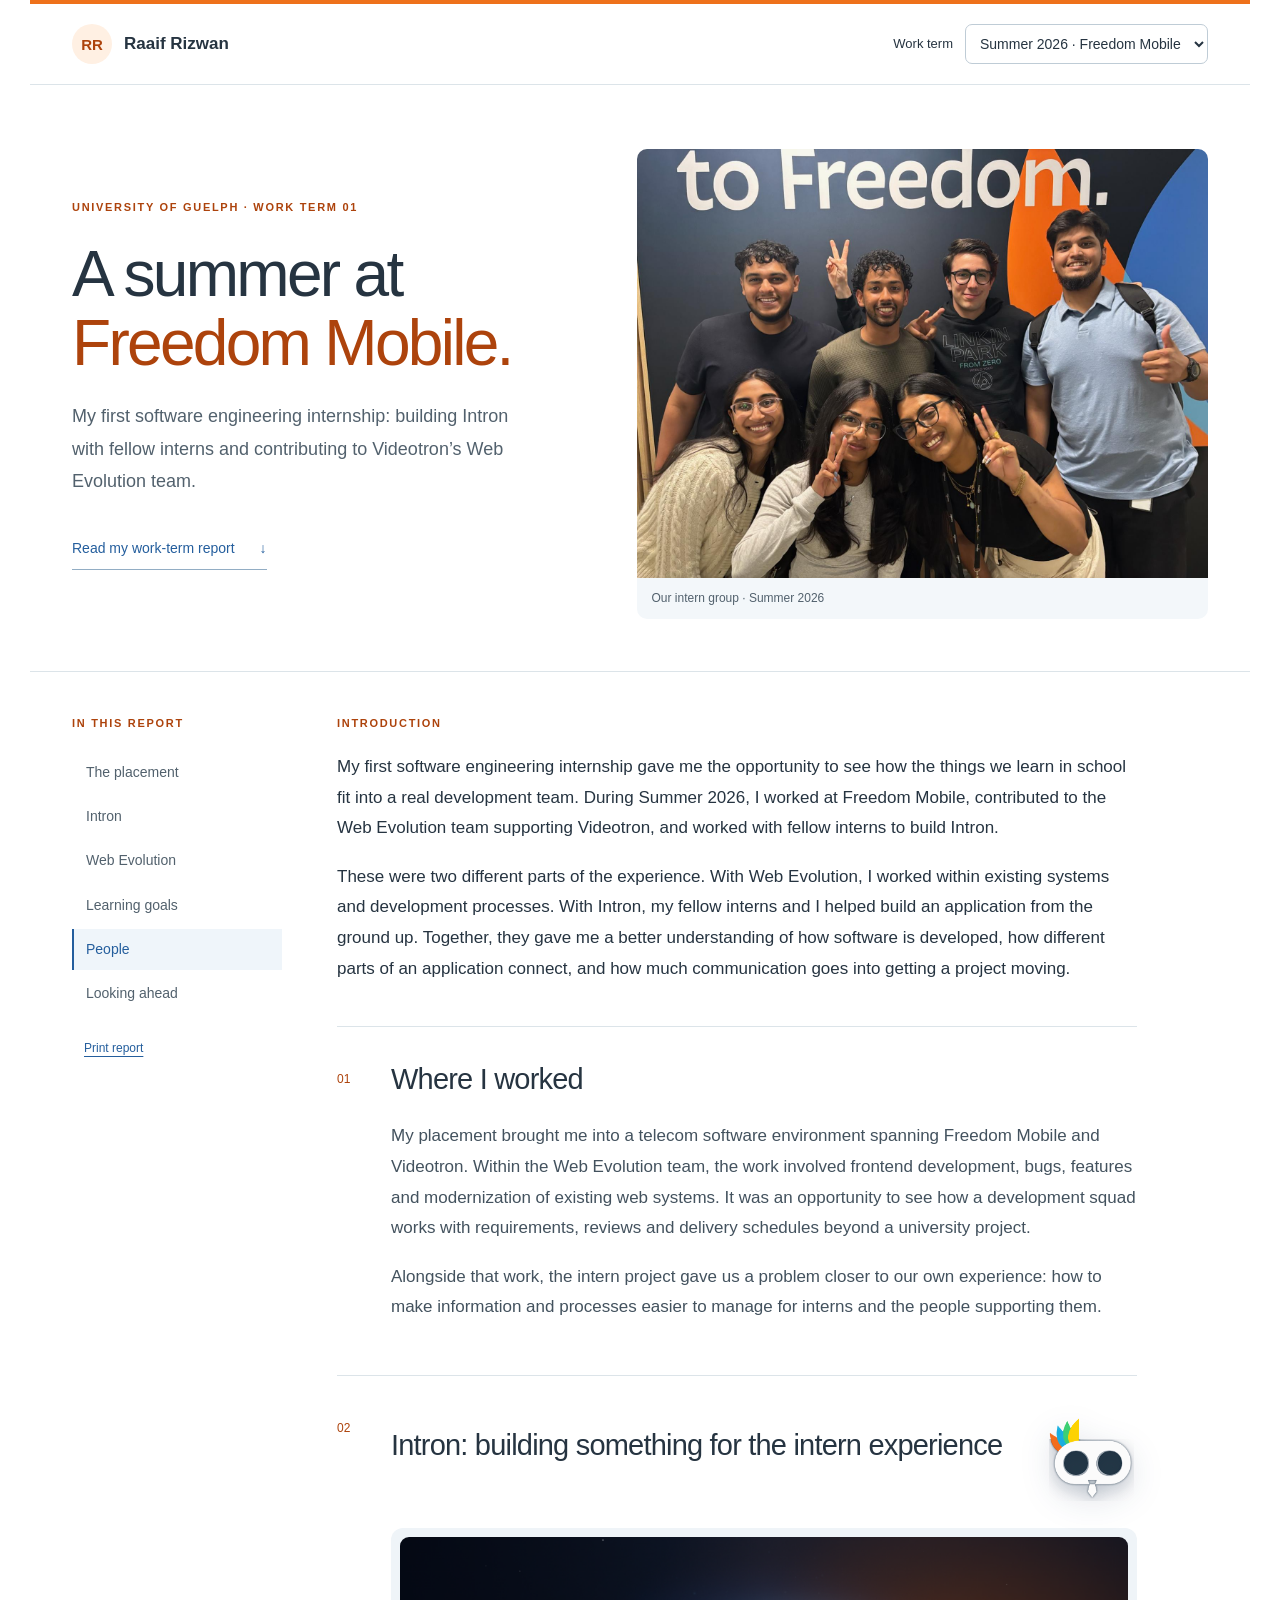
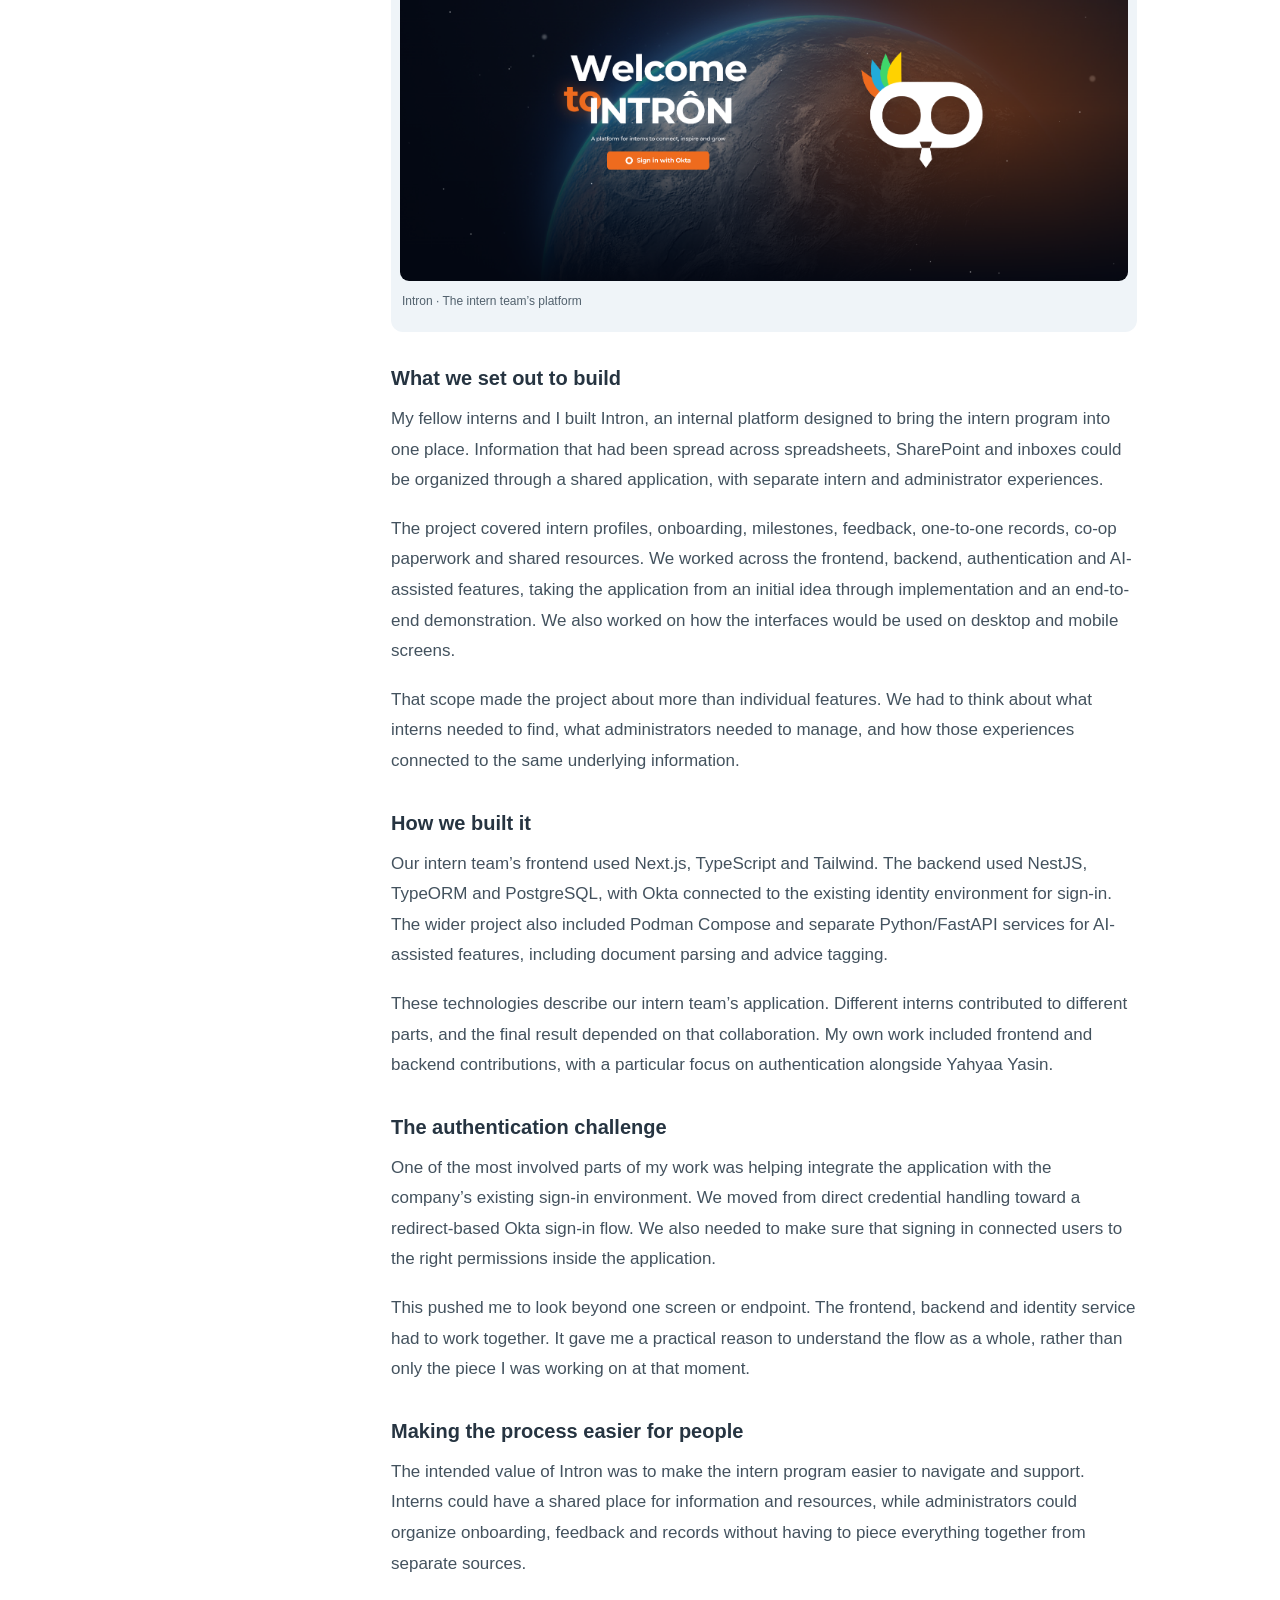
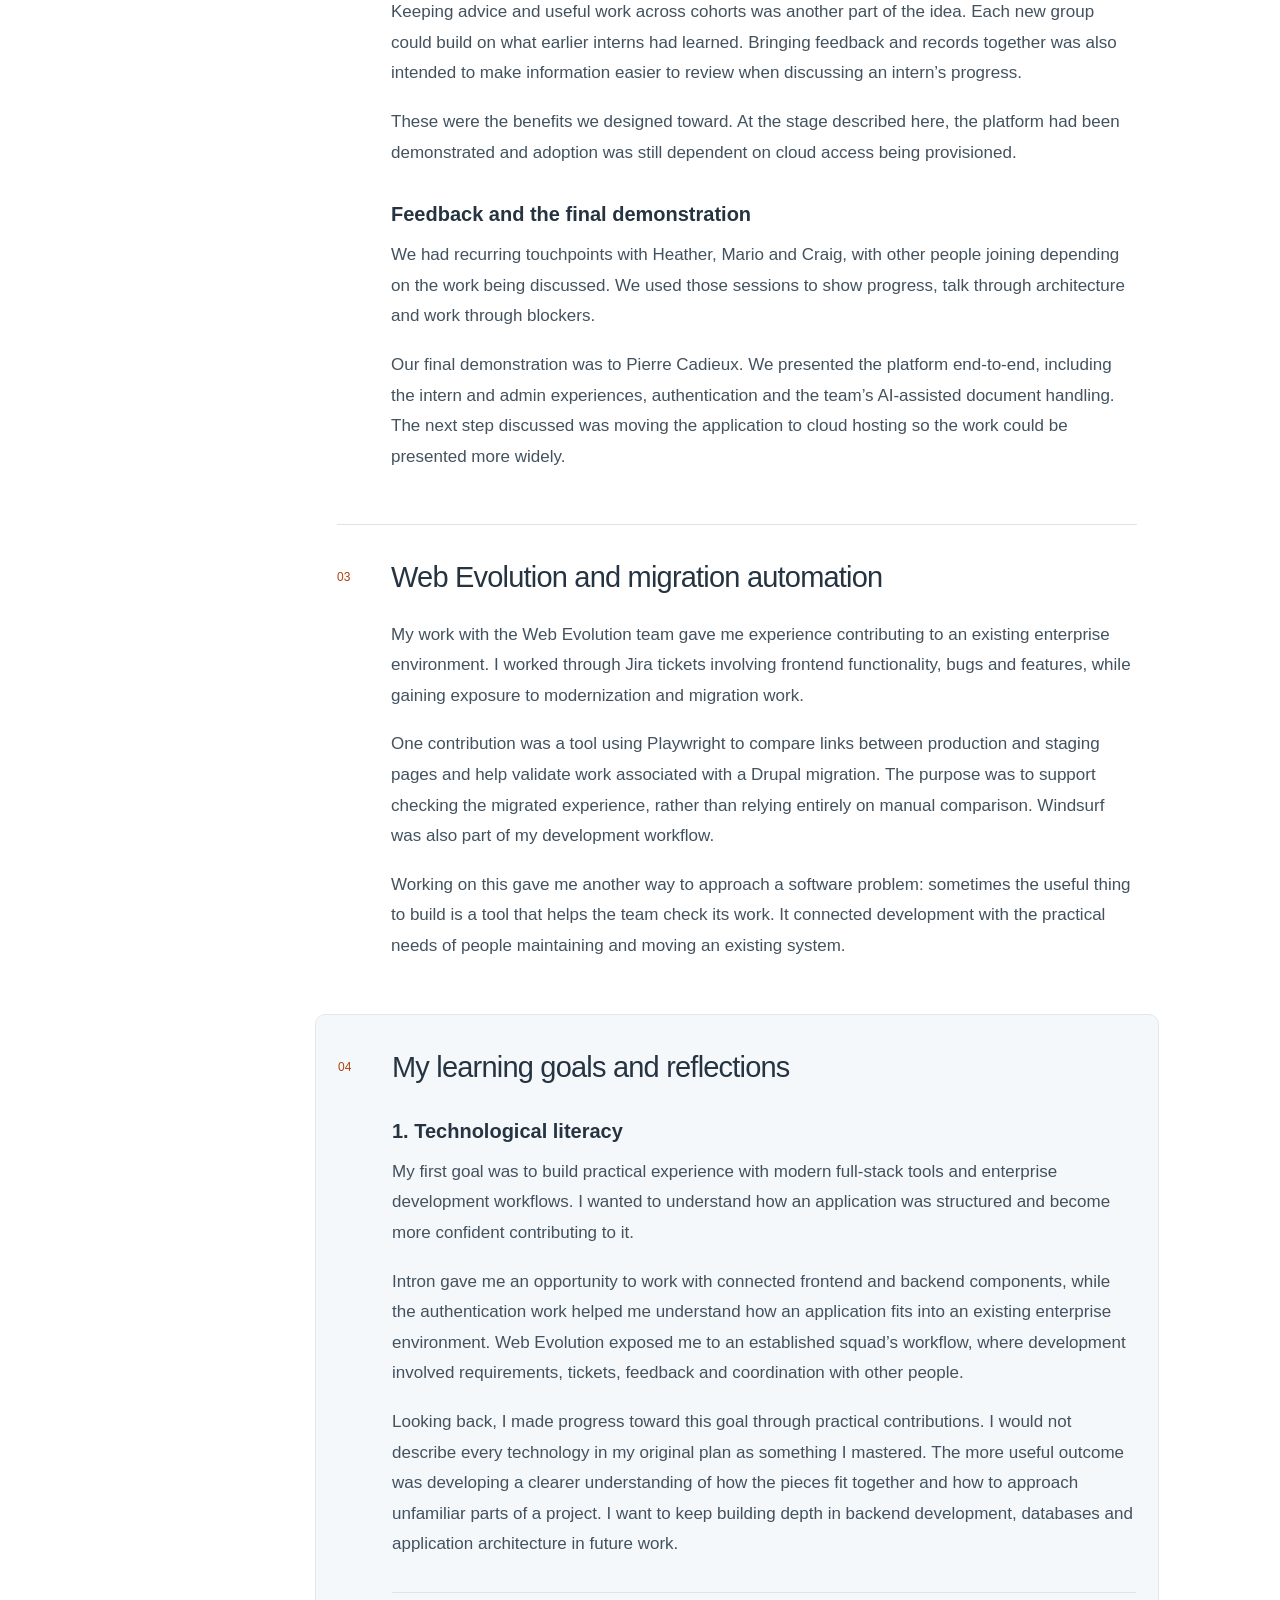
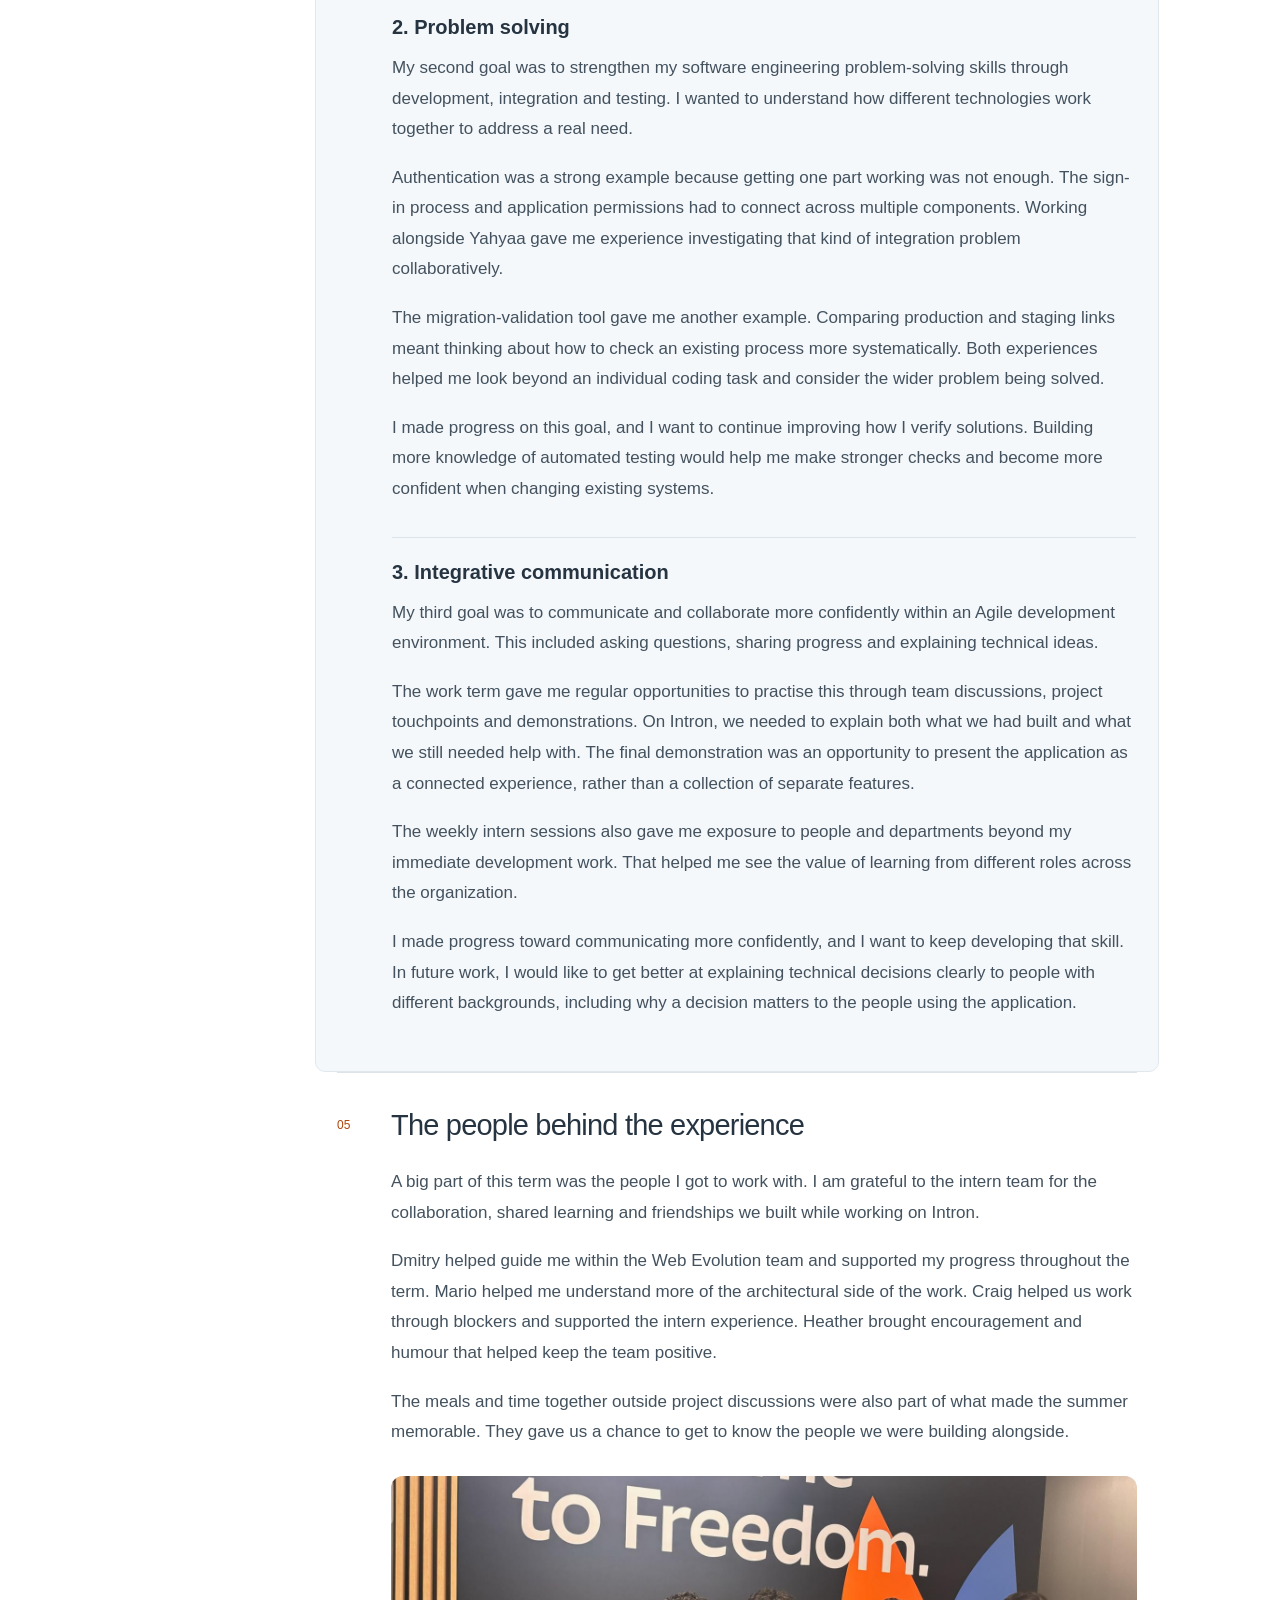
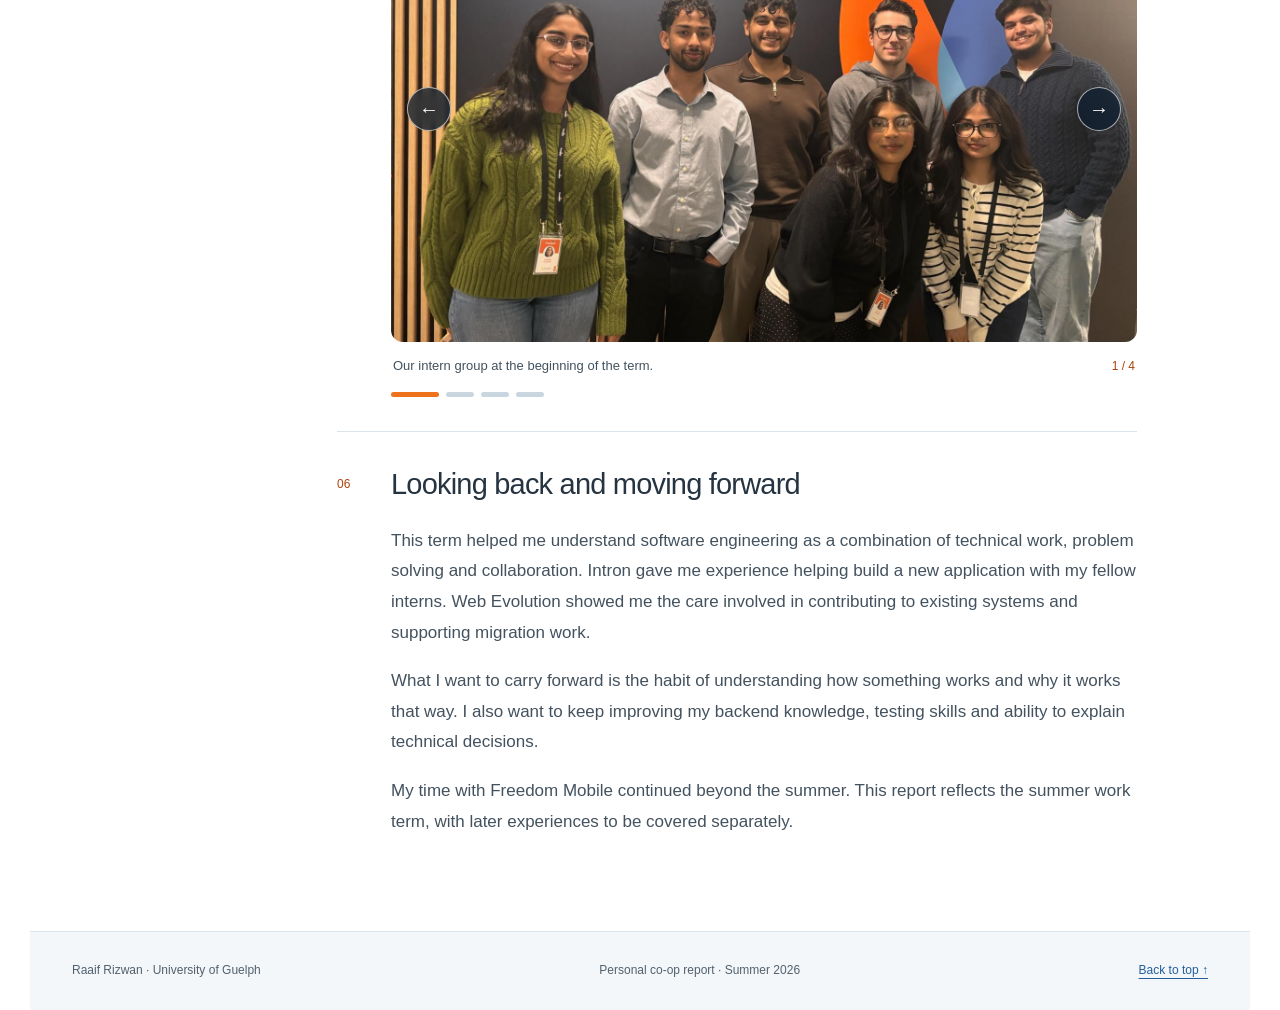
==== commit ca1e8010: "Refresh the published owl animation Updated stylesheet and script versioning in the HTML file." ====
--- a/index.html
+++ b/index.html
@@ -1,4 +1,4 @@
-<!doctype html><html lang="en"><head><meta charset="utf-8"><meta name="viewport" content="width=device-width, initial-scale=1"><meta name="description" content="Raaif Rizwan’s Summer 2026 University of Guelph co-op work-term report at Freedom Mobile."><title>Summer 2026 · Raaif Rizwan</title><link rel="icon" href="assets/favicon.svg" type="image/svg+xml"><link rel="stylesheet" href="styles.css?v=4"><script src="report.js?v=4" defer></script></head><body><a class="skip" href="#report">Skip to report</a><div class="reading-progress" aria-hidden="true"><span></span></div><header><a class="brand" href="#top"><span>RR</span>Raaif Rizwan</a><div class="term-control"><label for="term">Work term</label><select id="term"><option value="summer-2026">Summer 2026 · Freedom Mobile</option><option disabled>Fall 2026 · Report to come</option></select></div></header><main id="top"><section class="hero"><div><p class="eyebrow">University of Guelph · Work term 01</p><h1>A summer at<br><span>Freedom Mobile.</span></h1><p class="intro">My first software engineering internship: building Intron with fellow interns and contributing to Videotron’s Web Evolution team.</p><a class="read-link" href="#report">Read my work-term report <span aria-hidden="true">↓</span></a></div><figure><img src="assets/interns-end.png" alt="Our intern group at the Freedom wall at the end of the summer"><figcaption>Our intern group · Summer 2026</figcaption></figure></section><div class="report-layout" id="report"><aside><p class="eyebrow">In this report</p><nav aria-label="Report sections"><a href="#employer">The placement</a><a href="#intron">Intron</a><a href="#web-evolution">Web Evolution</a><a href="#learning">Learning goals</a><a href="#people">People</a><a href="#conclusion">Looking ahead</a></nav><a class="print-link" href="#" id="print-report">Print report</a></aside><div class="report-content"><section id="introduction" class="opening"><p class="eyebrow">Introduction</p><p>My first software engineering internship gave me the opportunity to see how the things we learn in school fit into a real development team. During Summer 2026, I worked at Freedom Mobile, contributed to the Web Evolution team supporting Videotron, and worked with fellow interns to build Intron.</p>
+<!doctype html><html lang="en"><head><meta charset="utf-8"><meta name="viewport" content="width=device-width, initial-scale=1"><meta name="description" content="Raaif Rizwan’s Summer 2026 University of Guelph co-op work-term report at Freedom Mobile."><title>Summer 2026 · Raaif Rizwan</title><link rel="icon" href="assets/favicon.svg" type="image/svg+xml"><link rel="stylesheet" href="styles.css?v=5"><script src="report.js?v=5" defer></script></head><body><a class="skip" href="#report">Skip to report</a><div class="reading-progress" aria-hidden="true"><span></span></div><header><a class="brand" href="#top"><span>RR</span>Raaif Rizwan</a><div class="term-control"><label for="term">Work term</label><select id="term"><option value="summer-2026">Summer 2026 · Freedom Mobile</option><option disabled>Fall 2026 · Report to come</option></select></div></header><main id="top"><section class="hero"><div><p class="eyebrow">University of Guelph · Work term 01</p><h1>A summer at<br><span>Freedom Mobile.</span></h1><p class="intro">My first software engineering internship: building Intron with fellow interns and contributing to Videotron’s Web Evolution team.</p><a class="read-link" href="#report">Read my work-term report <span aria-hidden="true">↓</span></a></div><figure><img src="assets/interns-end.png" alt="Our intern group at the Freedom wall at the end of the summer"><figcaption>Our intern group · Summer 2026</figcaption></figure></section><div class="report-layout" id="report"><aside><p class="eyebrow">In this report</p><nav aria-label="Report sections"><a href="#employer">The placement</a><a href="#intron">Intron</a><a href="#web-evolution">Web Evolution</a><a href="#learning">Learning goals</a><a href="#people">People</a><a href="#conclusion">Looking ahead</a></nav><a class="print-link" href="#" id="print-report">Print report</a></aside><div class="report-content"><section id="introduction" class="opening"><p class="eyebrow">Introduction</p><p>My first software engineering internship gave me the opportunity to see how the things we learn in school fit into a real development team. During Summer 2026, I worked at Freedom Mobile, contributed to the Web Evolution team supporting Videotron, and worked with fellow interns to build Intron.</p>
 <p>These were two different parts of the experience. With Web Evolution, I worked within existing systems and development processes. With Intron, my fellow interns and I helped build an application from the ground up. Together, they gave me a better understanding of how software is developed, how different parts of an application connect, and how much communication goes into getting a project moving.</p></section><section id="employer" class="report-section"><div class="section-number">01</div><div class="section-body"><h2>Where I worked</h2><p>My placement brought me into a telecom software environment spanning Freedom Mobile and Videotron. Within the Web Evolution team, the work involved frontend development, bugs, features and modernization of existing web systems. It was an opportunity to see how a development squad works with requirements, reviews and delivery schedules beyond a university project.</p>
 <p>Alongside that work, the intern project gave us a problem closer to our own experience: how to make information and processes easier to manage for interns and the people supporting them.</p></div></section><section id="intron" class="report-section"><div class="section-number">02</div><div class="section-body"><div class="intron-heading"><h2>Intron: building something for the intern experience</h2><div class="owl-mark" aria-hidden="true"><img src="assets/intron-owl.png" alt=""></div></div><figure class="product"><img src="assets/intron-landing.png" alt="Intron landing page with its logo and Okta sign-in button" loading="lazy"><figcaption>Intron · The intern team’s platform</figcaption></figure><h3>What we set out to build</h3>
 <p>My fellow interns and I built Intron, an internal platform designed to bring the intern program into one place. Information that had been spread across spreadsheets, SharePoint and inboxes could be organized through a shared application, with separate intern and administrator experiences.</p>
--- a/styles.css
+++ b/styles.css
@@ -37,3 +37,14 @@
 .carousel-dots button[aria-current=true]{width:48px;background:var(--bright)}
 @media(max-width:600px){.carousel-frame{aspect-ratio:4/3}.carousel-arrow{width:40px;height:40px}.carousel-prev{left:10px}.carousel-next{right:10px}}
 @media print{.carousel-arrow,.carousel-dots{display:none}.carousel-frame{aspect-ratio:auto}.carousel-image{height:auto}.carousel-count{display:none}}
+
+
+/* Small high-contrast mascot finish: transparent, readable, and used only in the Intron section. */
+.owl-mark::after{content:"";position:absolute;inset:12px;border:1px solid rgba(238,113,27,.38);border-radius:50%;opacity:0;z-index:0}
+.owl-eye{position:absolute;top:44%;width:25%;aspect-ratio:1;border-radius:50%;background:#243746;opacity:0;z-index:1;transform-origin:center}
+.owl-eye-left{left:22%}.owl-eye-right{left:59%}
+.owl-face-piece{z-index:2;filter:drop-shadow(0 0 1px rgba(20,43,62,.8)) drop-shadow(0 5px 8px rgba(20,43,62,.24))}
+@media(prefers-reduced-motion:no-preference){.owl-mark.owl-arrived .owl-eye{animation:owl-eye-open 1.25s var(--owl-ease) .68s both}.owl-mark.owl-arrived::after{animation:owl-signal .82s var(--owl-ease) 1.06s both}}
+@keyframes owl-eye-open{0%{opacity:0;transform:scale(.2,.05)}34%{opacity:1;transform:scale(1,.16)}58%{transform:scale(1)}72%{transform:scale(1,.12)}88%,100%{opacity:1;transform:scale(1)}}
+@keyframes owl-signal{0%{opacity:0;transform:scale(.5)}42%{opacity:.65}100%{opacity:0;transform:scale(1.48)}}
+@media(prefers-reduced-motion:reduce){.owl-eye{opacity:1}}
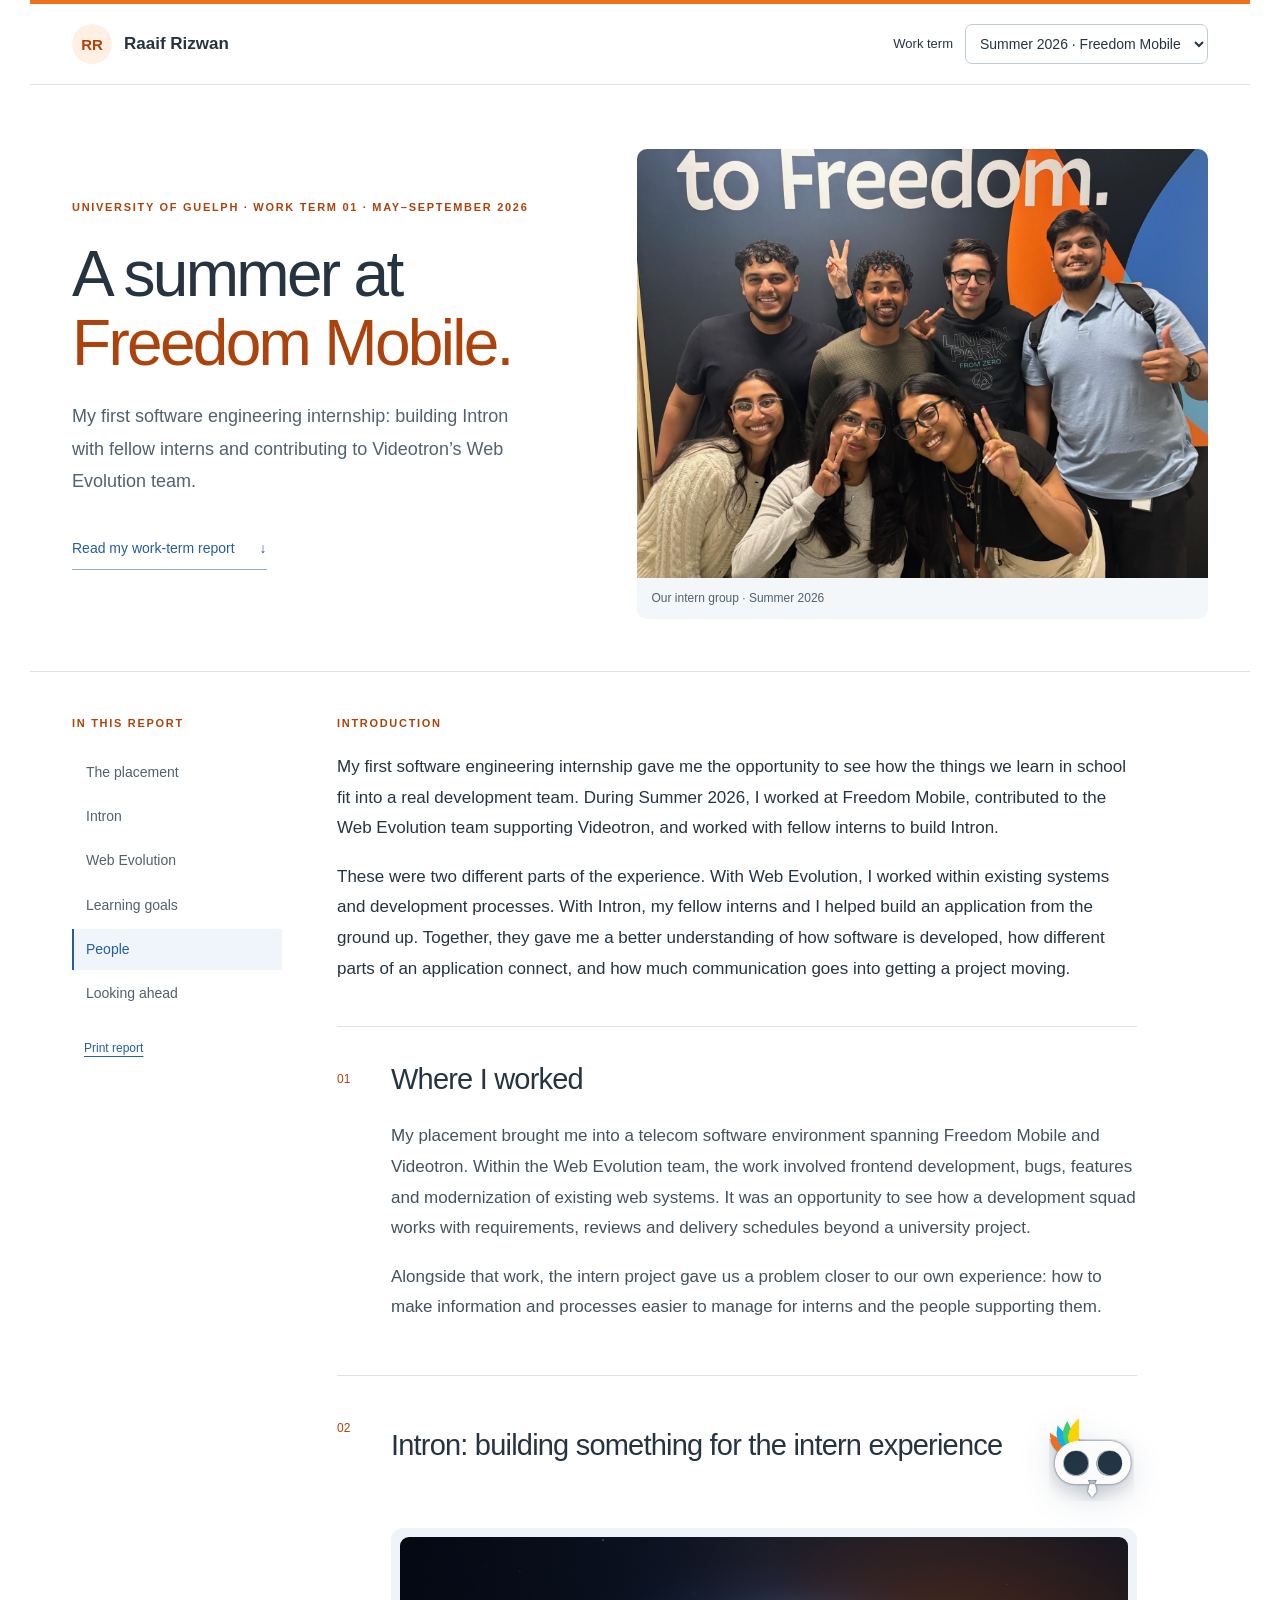
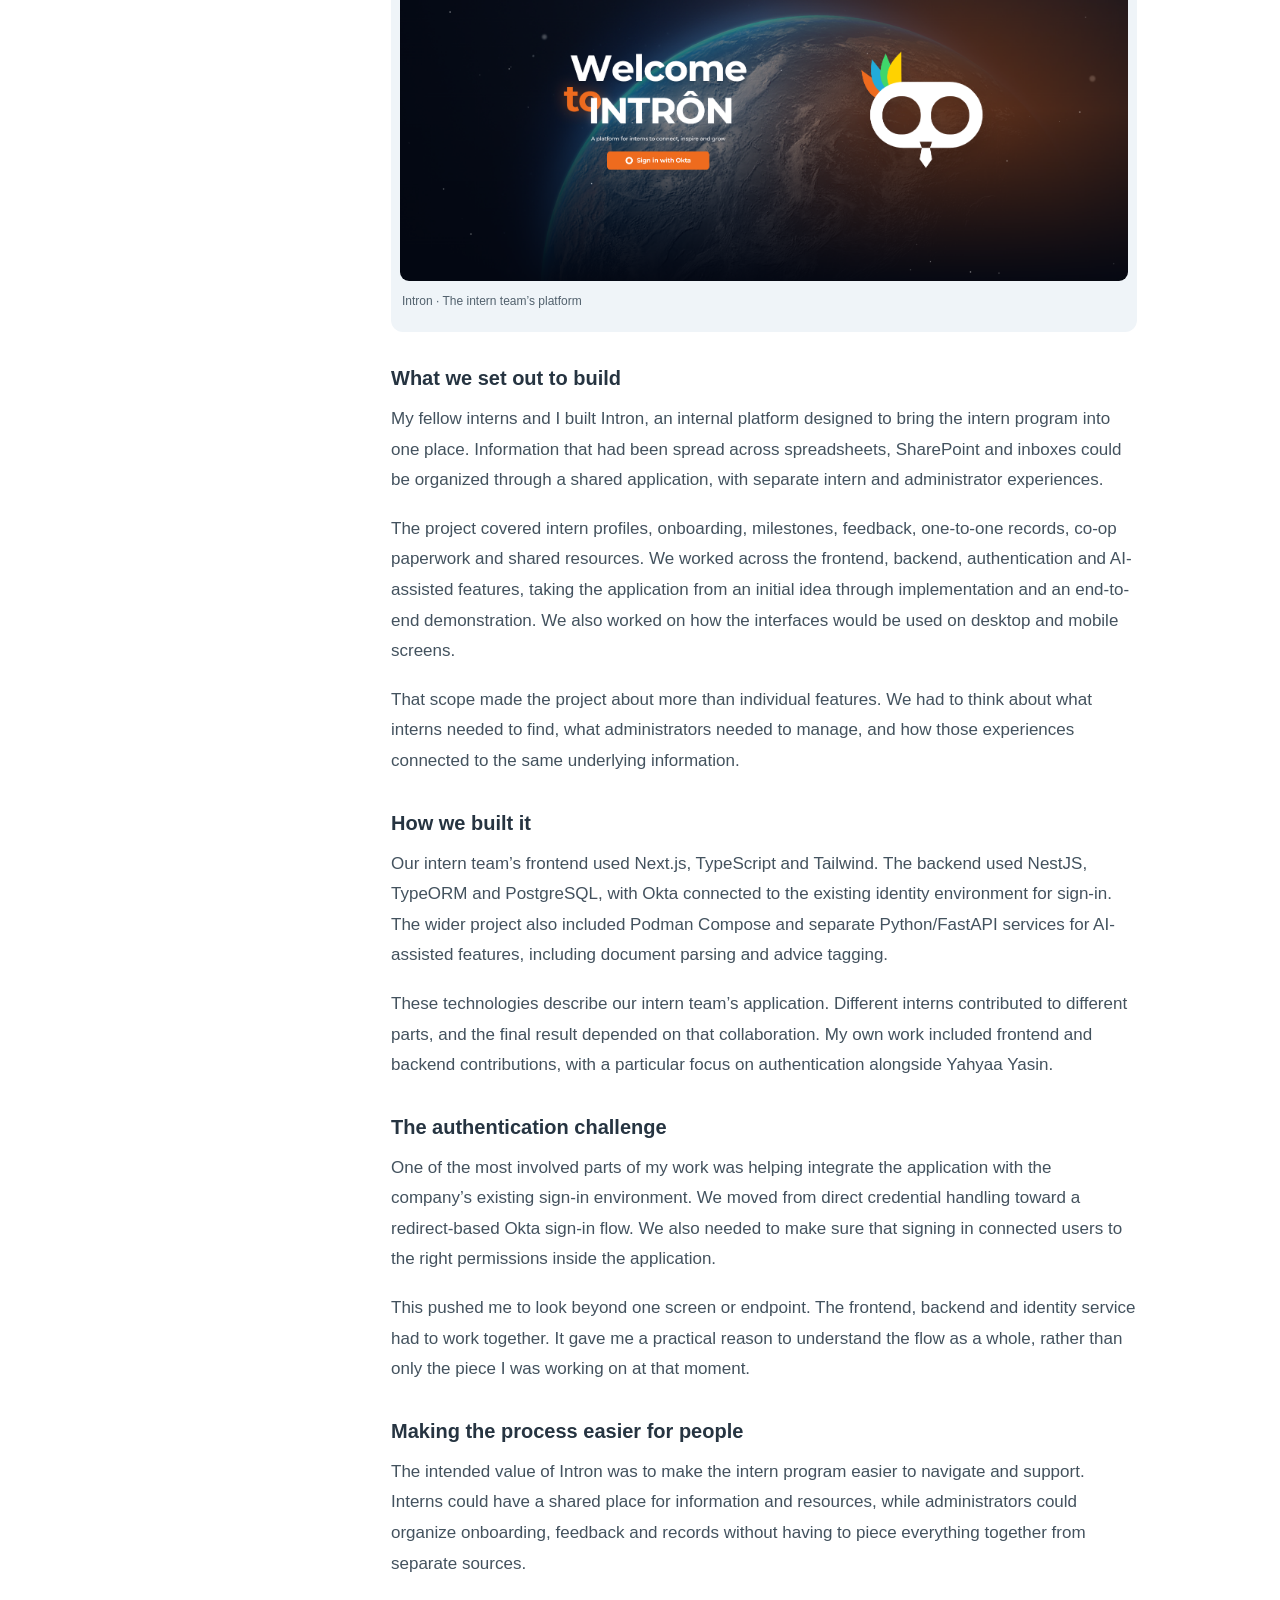
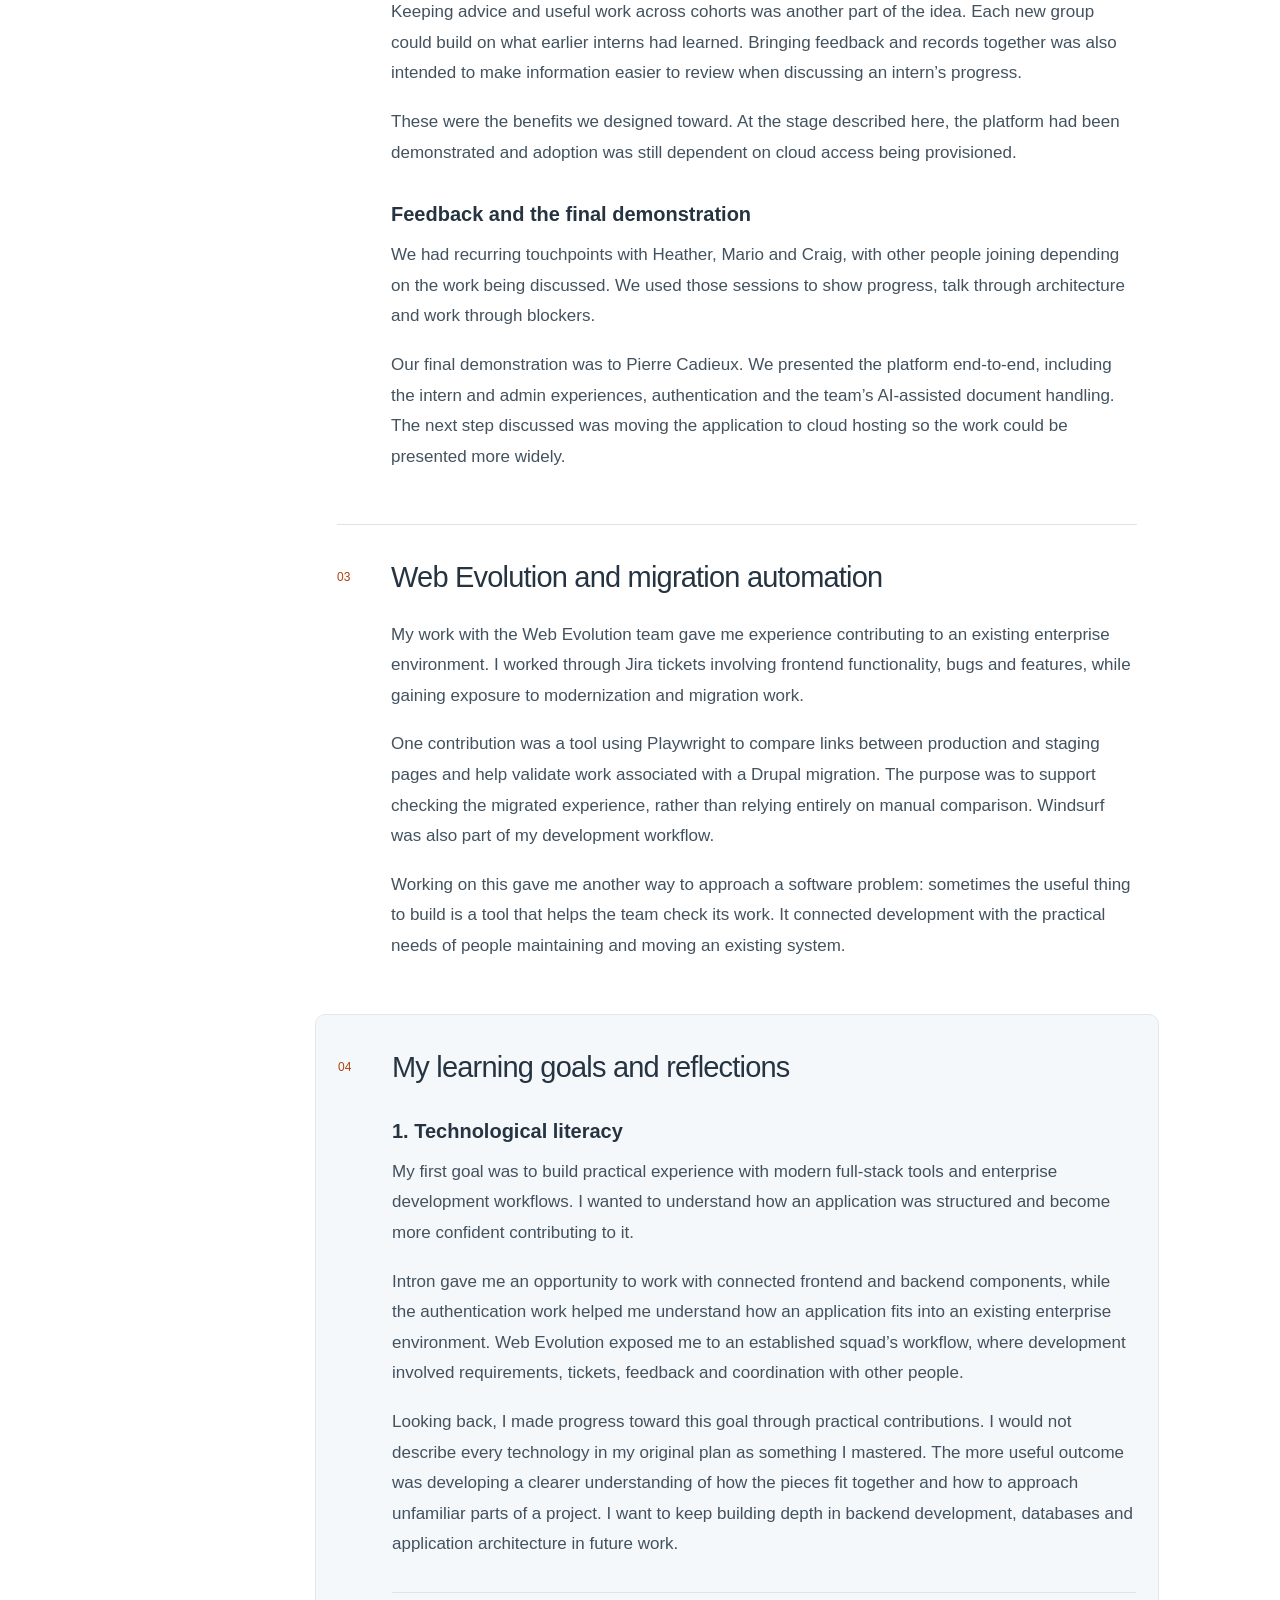
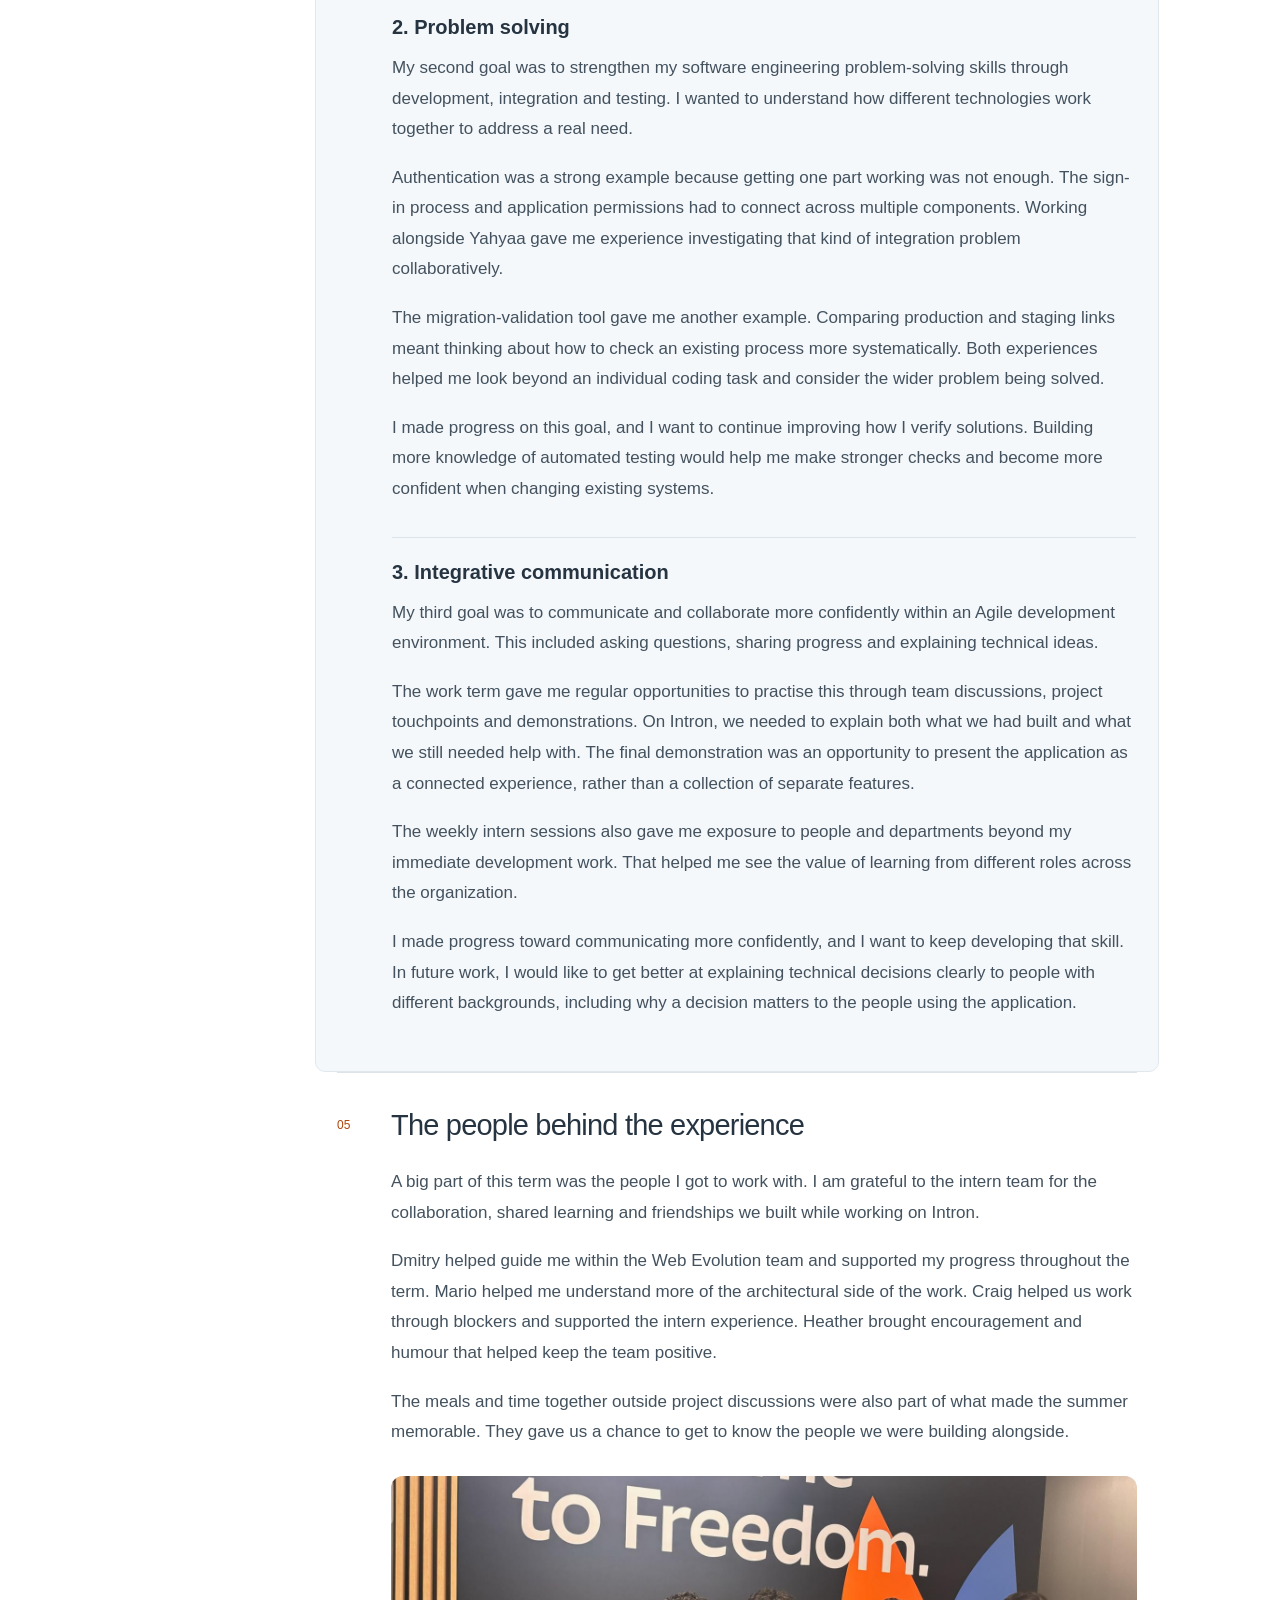
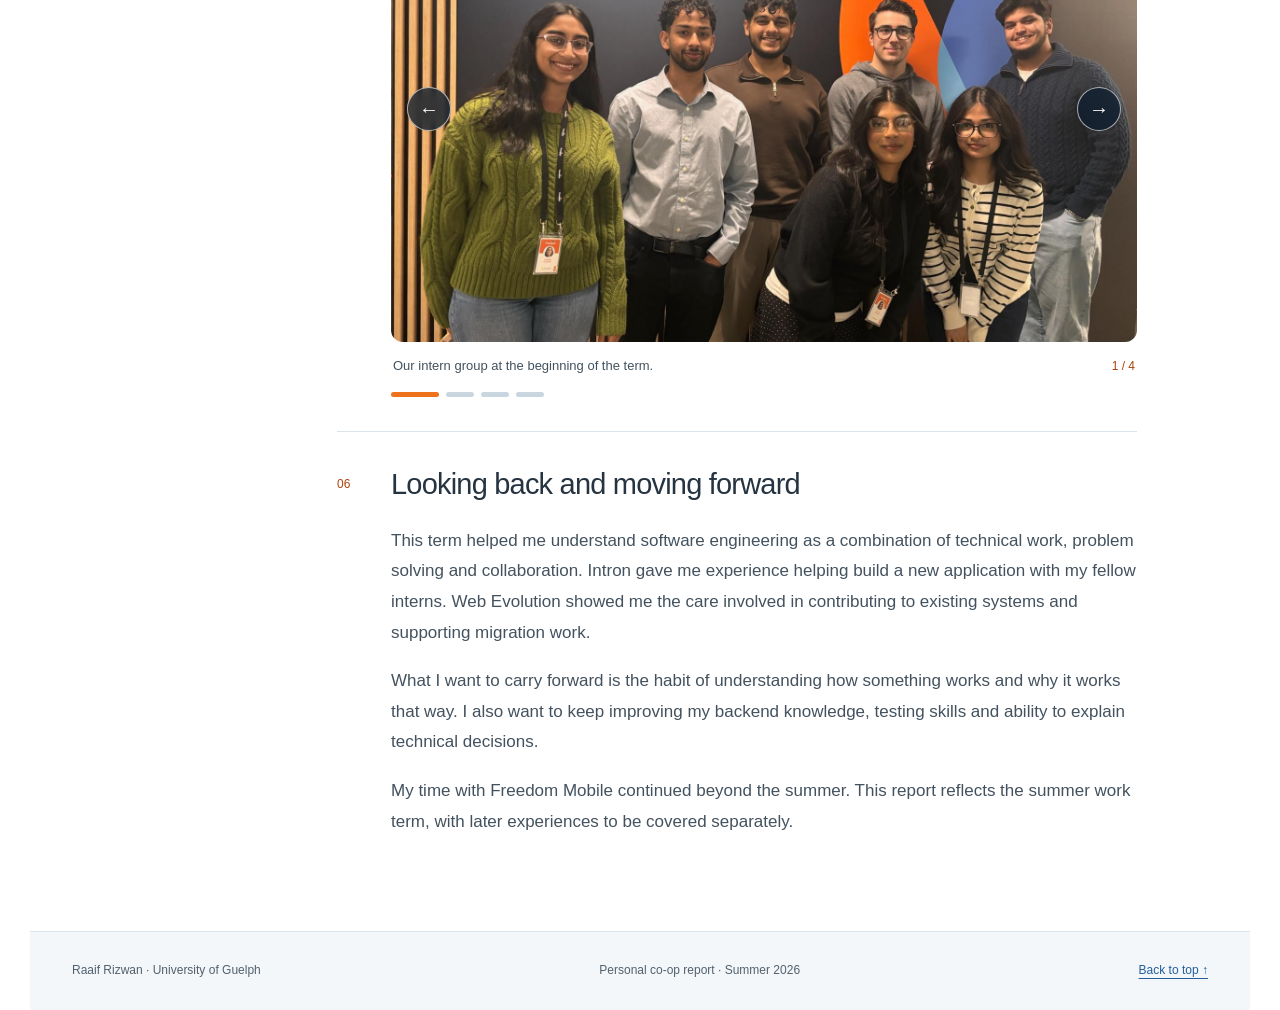
==== commit 2e652a6a: "Add Summer dates and connect the Fall report Updated the HTML structure and content for the work-ter" ====
--- a/index.html
+++ b/index.html
@@ -1,4 +1,4 @@
-<!doctype html><html lang="en"><head><meta charset="utf-8"><meta name="viewport" content="width=device-width, initial-scale=1"><meta name="description" content="Raaif Rizwan’s Summer 2026 University of Guelph co-op work-term report at Freedom Mobile."><title>Summer 2026 · Raaif Rizwan</title><link rel="icon" href="assets/favicon.svg" type="image/svg+xml"><link rel="stylesheet" href="styles.css?v=5"><script src="report.js?v=5" defer></script></head><body><a class="skip" href="#report">Skip to report</a><div class="reading-progress" aria-hidden="true"><span></span></div><header><a class="brand" href="#top"><span>RR</span>Raaif Rizwan</a><div class="term-control"><label for="term">Work term</label><select id="term"><option value="summer-2026">Summer 2026 · Freedom Mobile</option><option disabled>Fall 2026 · Report to come</option></select></div></header><main id="top"><section class="hero"><div><p class="eyebrow">University of Guelph · Work term 01</p><h1>A summer at<br><span>Freedom Mobile.</span></h1><p class="intro">My first software engineering internship: building Intron with fellow interns and contributing to Videotron’s Web Evolution team.</p><a class="read-link" href="#report">Read my work-term report <span aria-hidden="true">↓</span></a></div><figure><img src="assets/interns-end.png" alt="Our intern group at the Freedom wall at the end of the summer"><figcaption>Our intern group · Summer 2026</figcaption></figure></section><div class="report-layout" id="report"><aside><p class="eyebrow">In this report</p><nav aria-label="Report sections"><a href="#employer">The placement</a><a href="#intron">Intron</a><a href="#web-evolution">Web Evolution</a><a href="#learning">Learning goals</a><a href="#people">People</a><a href="#conclusion">Looking ahead</a></nav><a class="print-link" href="#" id="print-report">Print report</a></aside><div class="report-content"><section id="introduction" class="opening"><p class="eyebrow">Introduction</p><p>My first software engineering internship gave me the opportunity to see how the things we learn in school fit into a real development team. During Summer 2026, I worked at Freedom Mobile, contributed to the Web Evolution team supporting Videotron, and worked with fellow interns to build Intron.</p>
+<!doctype html><html lang="en"><head><meta charset="utf-8"><meta name="viewport" content="width=device-width, initial-scale=1"><meta name="description" content="Raaif Rizwan’s Summer 2026 University of Guelph co-op work-term report at Freedom Mobile."><title>Summer 2026 · Raaif Rizwan</title><link rel="icon" href="assets/favicon.svg" type="image/svg+xml"><link rel="stylesheet" href="styles.css?v=6"><script src="report.js?v=6" defer></script></head><body><a class="skip" href="#report">Skip to report</a><div class="reading-progress" aria-hidden="true"><span></span></div><header><a class="brand" href="#top"><span>RR</span>Raaif Rizwan</a><div class="term-control"><label for="term">Work term</label><select id="term"><option value="summer-2026">Summer 2026 · Freedom Mobile</option><option value="fall-2026.html">Fall 2026 · Freedom Mobile</option></select></div></header><main id="top"><section class="hero"><div><p class="eyebrow">University of Guelph · Work term 01 · May–September 2026</p><h1>A summer at<br><span>Freedom Mobile.</span></h1><p class="intro">My first software engineering internship: building Intron with fellow interns and contributing to Videotron’s Web Evolution team.</p><a class="read-link" href="#report">Read my work-term report <span aria-hidden="true">↓</span></a></div><figure><img src="assets/interns-end.png" alt="Our intern group at the Freedom wall at the end of the summer"><figcaption>Our intern group · Summer 2026</figcaption></figure></section><div class="report-layout" id="report"><aside><p class="eyebrow">In this report</p><nav aria-label="Report sections"><a href="#employer">The placement</a><a href="#intron">Intron</a><a href="#web-evolution">Web Evolution</a><a href="#learning">Learning goals</a><a href="#people">People</a><a href="#conclusion">Looking ahead</a></nav><a class="print-link" href="#" id="print-report">Print report</a></aside><div class="report-content"><section id="introduction" class="opening"><p class="eyebrow">Introduction</p><p>My first software engineering internship gave me the opportunity to see how the things we learn in school fit into a real development team. During Summer 2026, I worked at Freedom Mobile, contributed to the Web Evolution team supporting Videotron, and worked with fellow interns to build Intron.</p>
 <p>These were two different parts of the experience. With Web Evolution, I worked within existing systems and development processes. With Intron, my fellow interns and I helped build an application from the ground up. Together, they gave me a better understanding of how software is developed, how different parts of an application connect, and how much communication goes into getting a project moving.</p></section><section id="employer" class="report-section"><div class="section-number">01</div><div class="section-body"><h2>Where I worked</h2><p>My placement brought me into a telecom software environment spanning Freedom Mobile and Videotron. Within the Web Evolution team, the work involved frontend development, bugs, features and modernization of existing web systems. It was an opportunity to see how a development squad works with requirements, reviews and delivery schedules beyond a university project.</p>
 <p>Alongside that work, the intern project gave us a problem closer to our own experience: how to make information and processes easier to manage for interns and the people supporting them.</p></div></section><section id="intron" class="report-section"><div class="section-number">02</div><div class="section-body"><div class="intron-heading"><h2>Intron: building something for the intern experience</h2><div class="owl-mark" aria-hidden="true"><img src="assets/intron-owl.png" alt=""></div></div><figure class="product"><img src="assets/intron-landing.png" alt="Intron landing page with its logo and Okta sign-in button" loading="lazy"><figcaption>Intron · The intern team’s platform</figcaption></figure><h3>What we set out to build</h3>
 <p>My fellow interns and I built Intron, an internal platform designed to bring the intern program into one place. Information that had been spread across spreadsheets, SharePoint and inboxes could be organized through a shared application, with separate intern and administrator experiences.</p>
--- a/styles.css
+++ b/styles.css
@@ -48,3 +48,12 @@
 @keyframes owl-eye-open{0%{opacity:0;transform:scale(.2,.05)}34%{opacity:1;transform:scale(1,.16)}58%{transform:scale(1)}72%{transform:scale(1,.12)}88%,100%{opacity:1;transform:scale(1)}}
 @keyframes owl-signal{0%{opacity:0;transform:scale(.5)}42%{opacity:.65}100%{opacity:0;transform:scale(1.48)}}
 @media(prefers-reduced-motion:reduce){.owl-eye{opacity:1}}
+
+
+/* Reusable placeholder for a work term that is still in progress. */
+.term-placeholder{min-height:calc(100vh - 174px);display:grid;align-items:center;padding:70px 42px}
+.term-placeholder-card{position:relative;overflow:hidden;display:grid;grid-template-columns:minmax(0,1.15fr) minmax(260px,.85fr);align-items:center;gap:60px;padding:70px;border:1px solid var(--line);border-radius:22px;background:linear-gradient(135deg,#fff 0%,#fff8f1 62%,#edf5fb 100%)}
+.term-placeholder-card::before{content:"";position:absolute;right:-90px;bottom:-120px;width:330px;aspect-ratio:1;border:1px solid rgba(238,113,27,.22);border-radius:50%}
+.term-number{position:relative;display:grid;place-items:center;justify-self:center;width:260px;aspect-ratio:1;border-radius:50%;background:#263441;color:#fff;box-shadow:0 24px 70px rgba(20,43,62,.18)}
+.term-number span{font-size:96px;line-height:1;font-weight:500;letter-spacing:-6px}.term-number small{position:absolute;bottom:48px;color:#ffc39b;font-size:12px;letter-spacing:2px;text-transform:uppercase}
+@media(max-width:700px){.term-placeholder{padding:38px 22px}.term-placeholder-card{grid-template-columns:1fr;padding:38px 26px;gap:34px}.term-number{width:190px}.term-number span{font-size:72px}.term-number small{bottom:34px}}
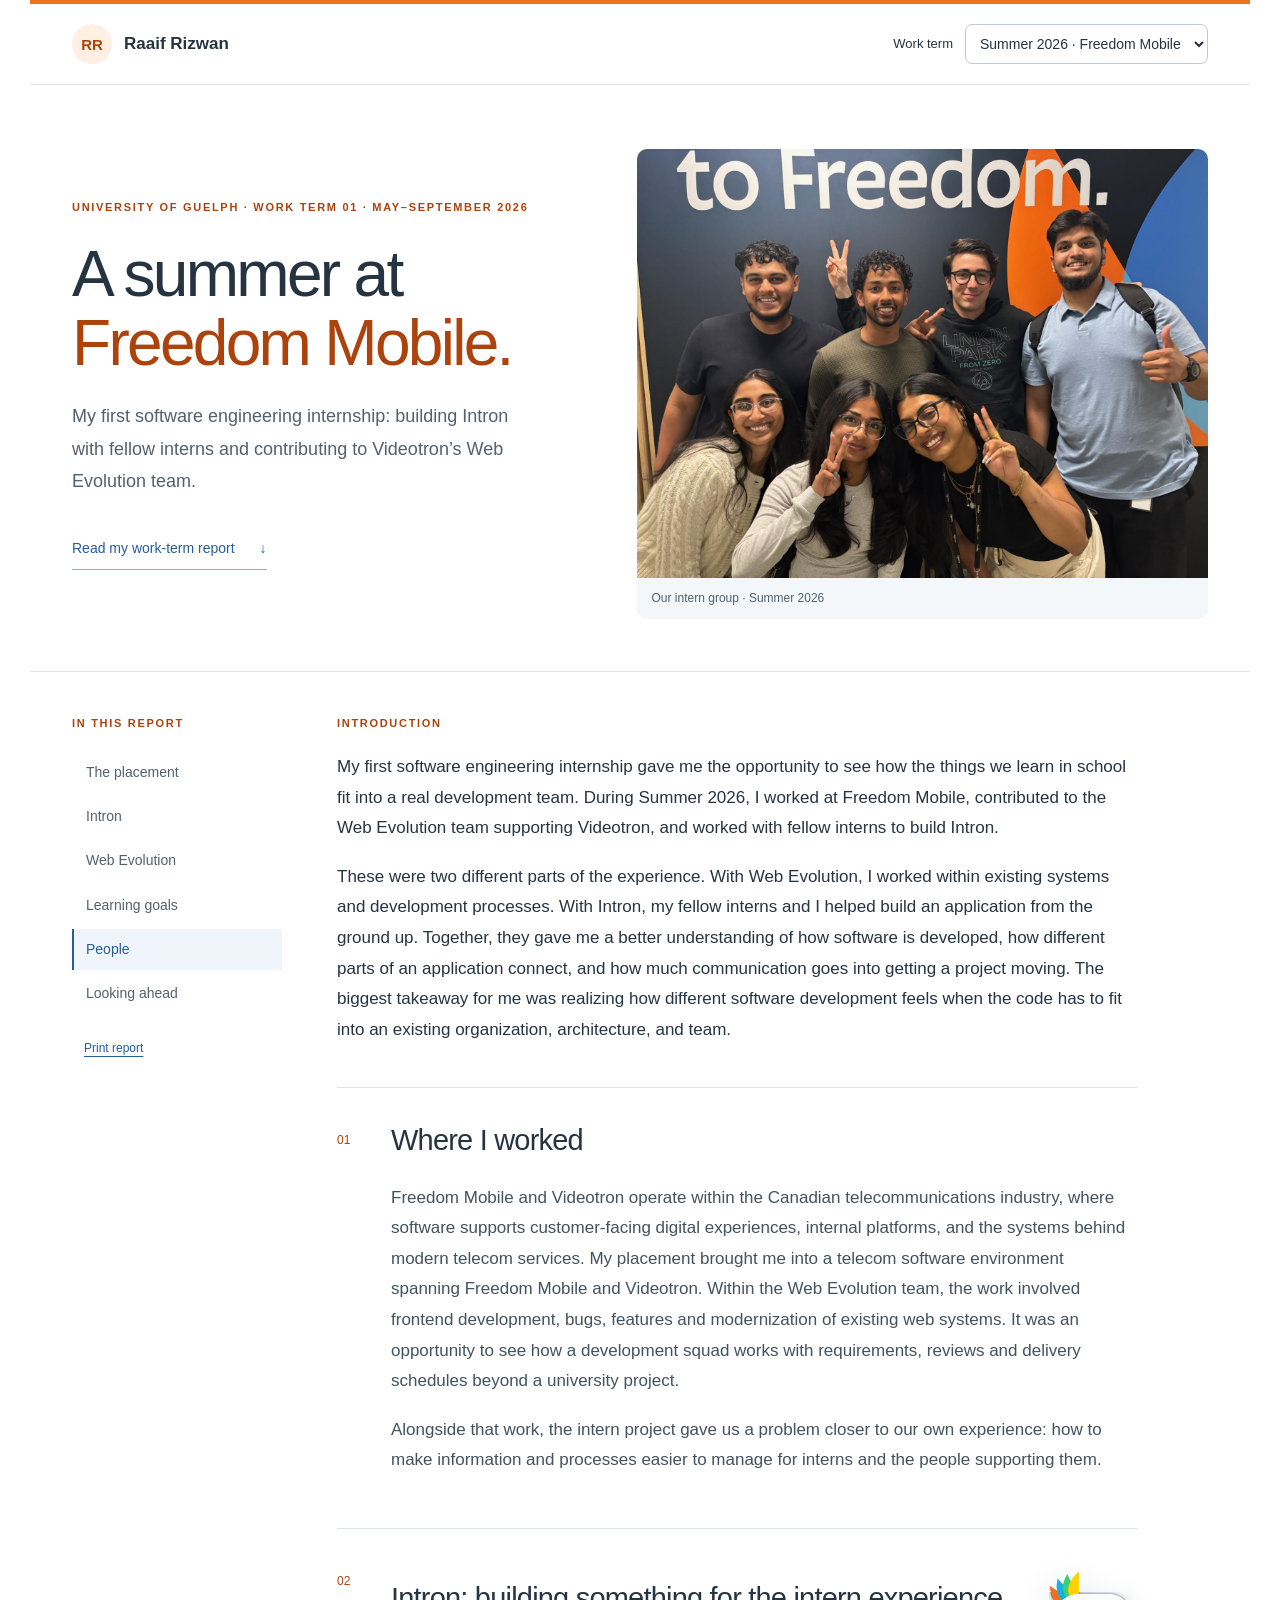
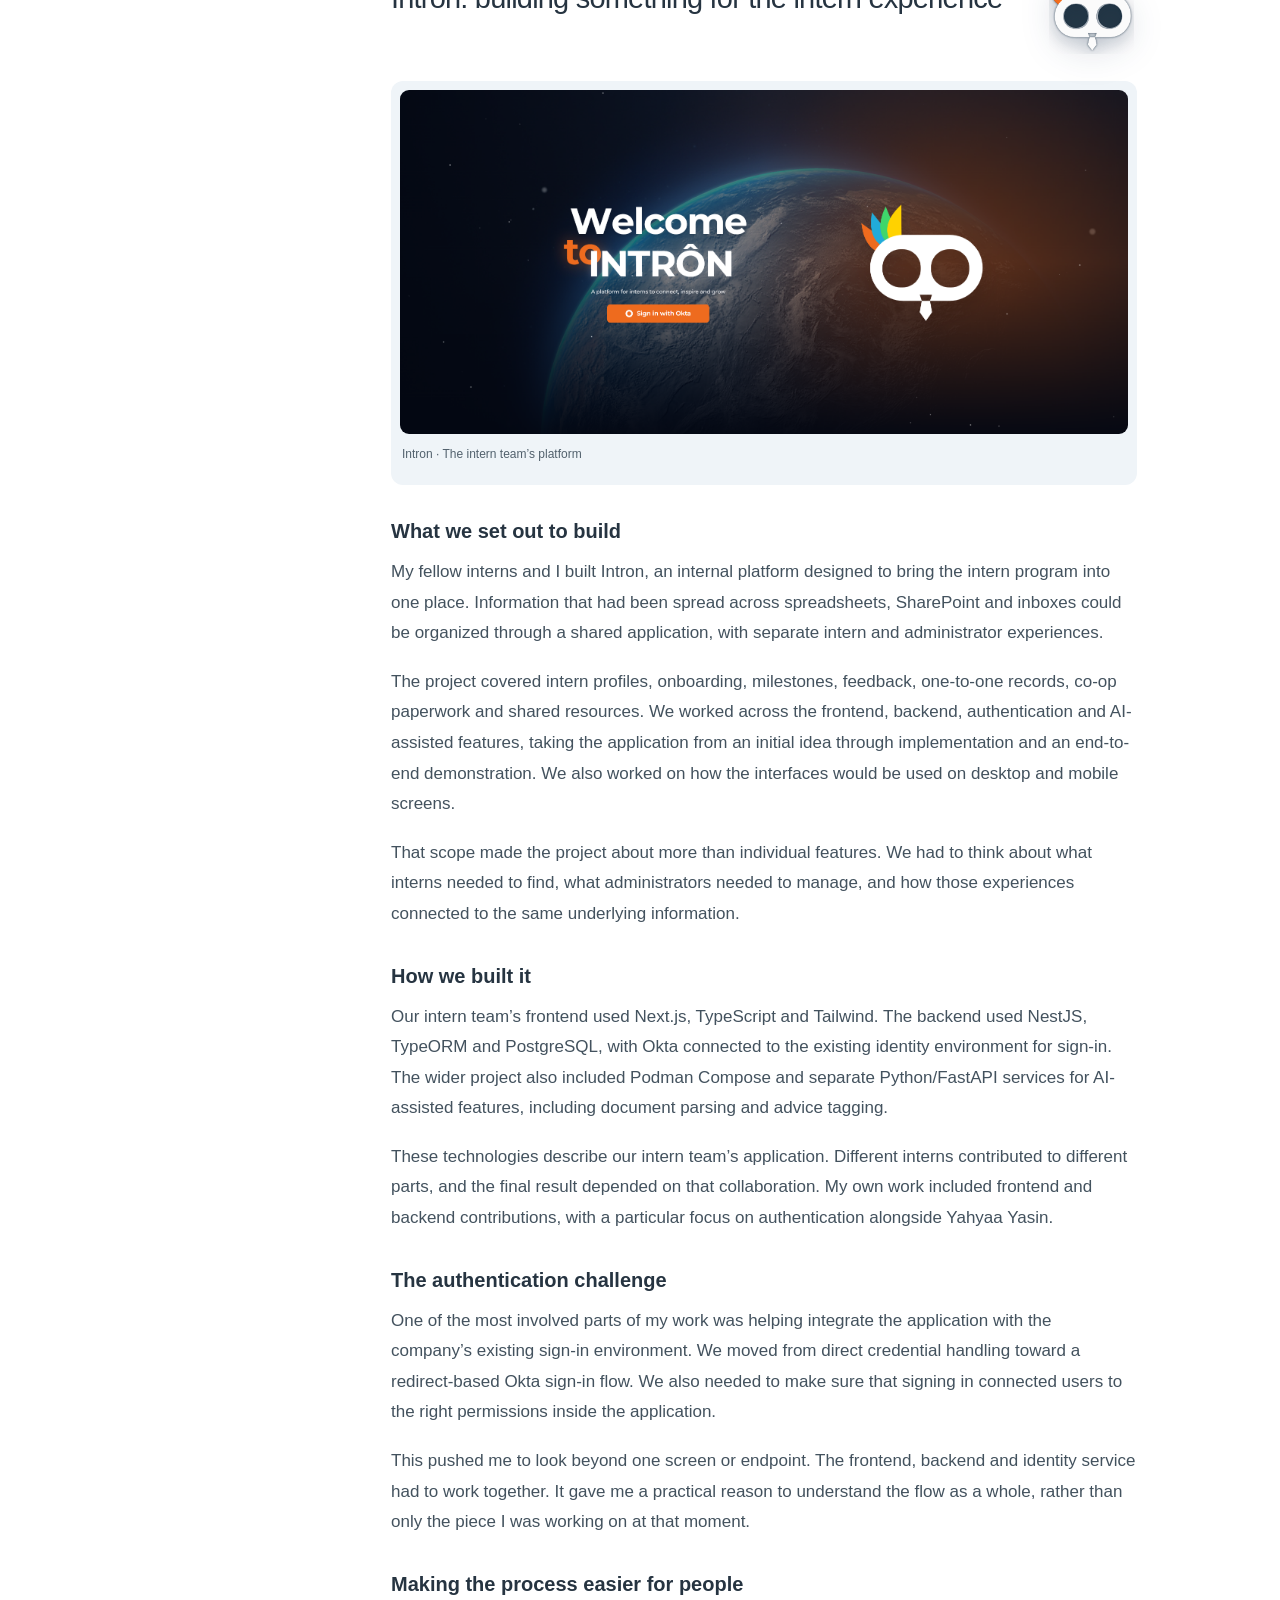
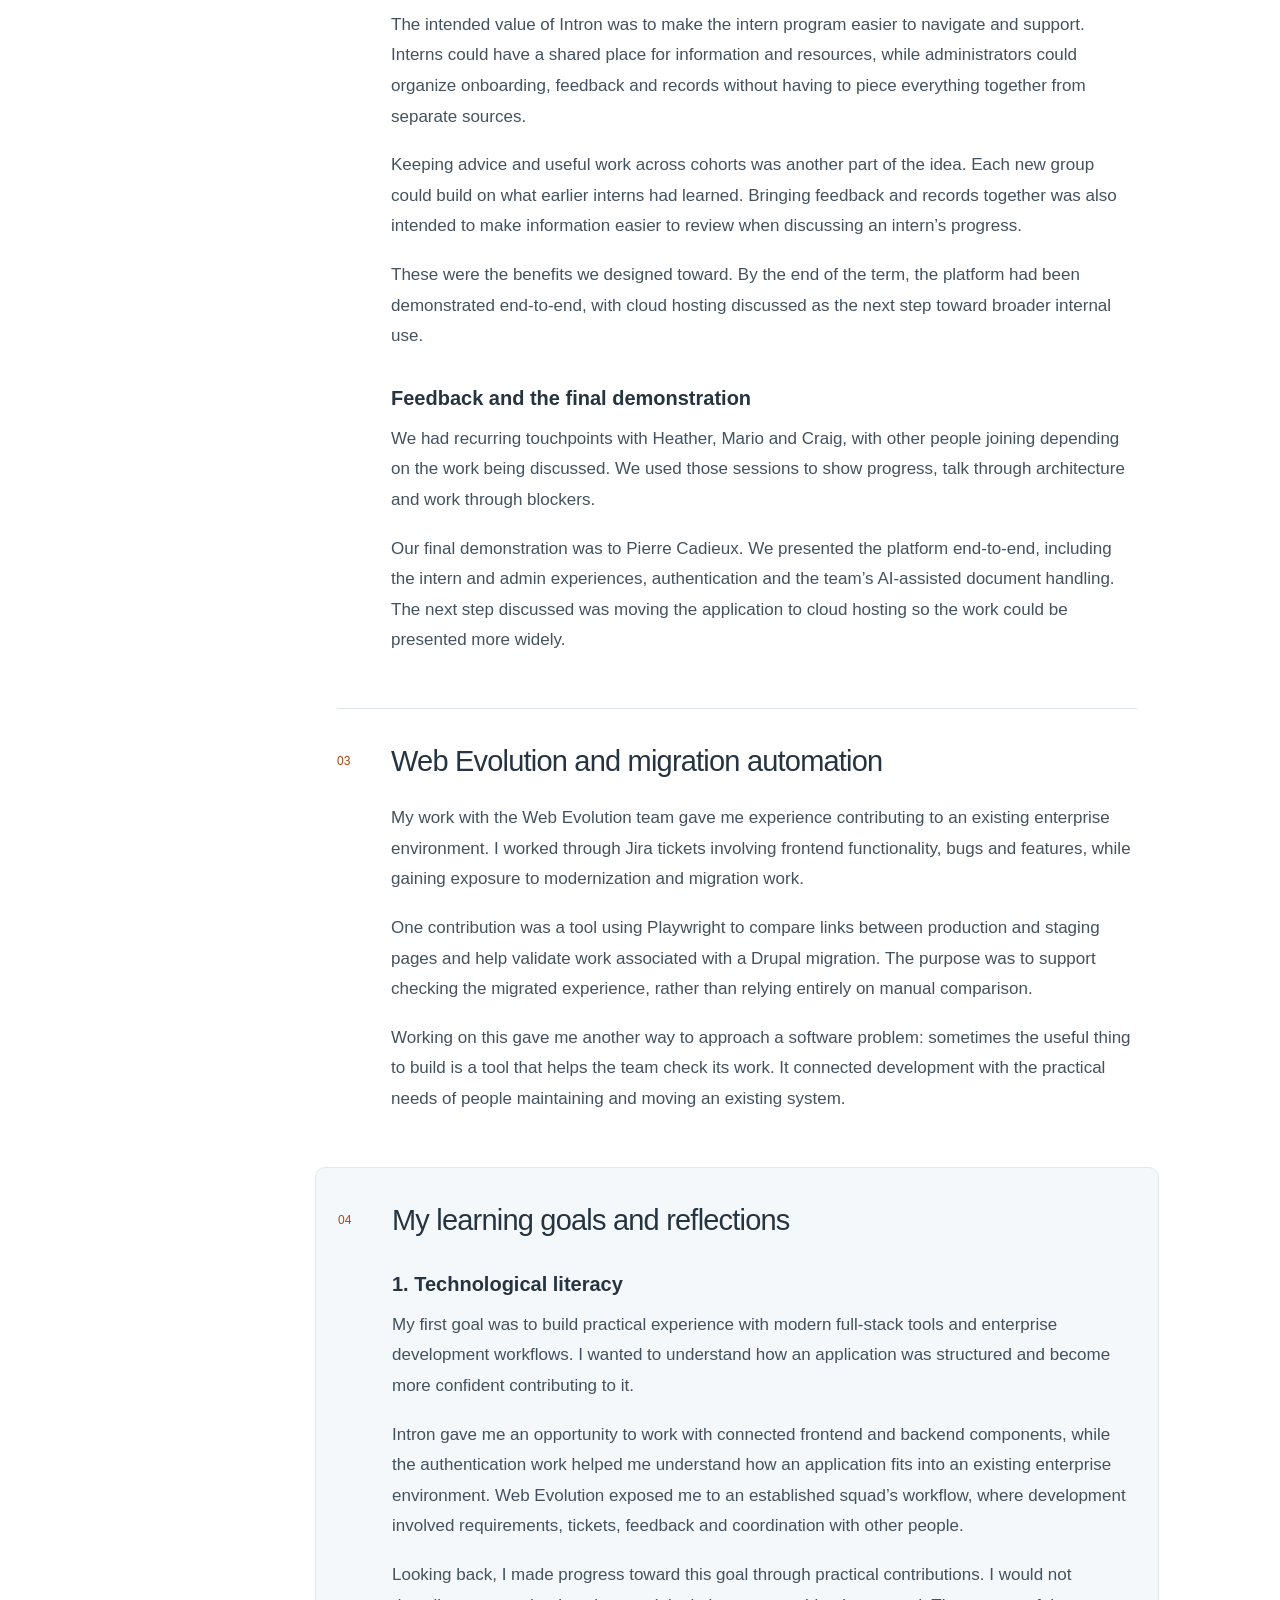
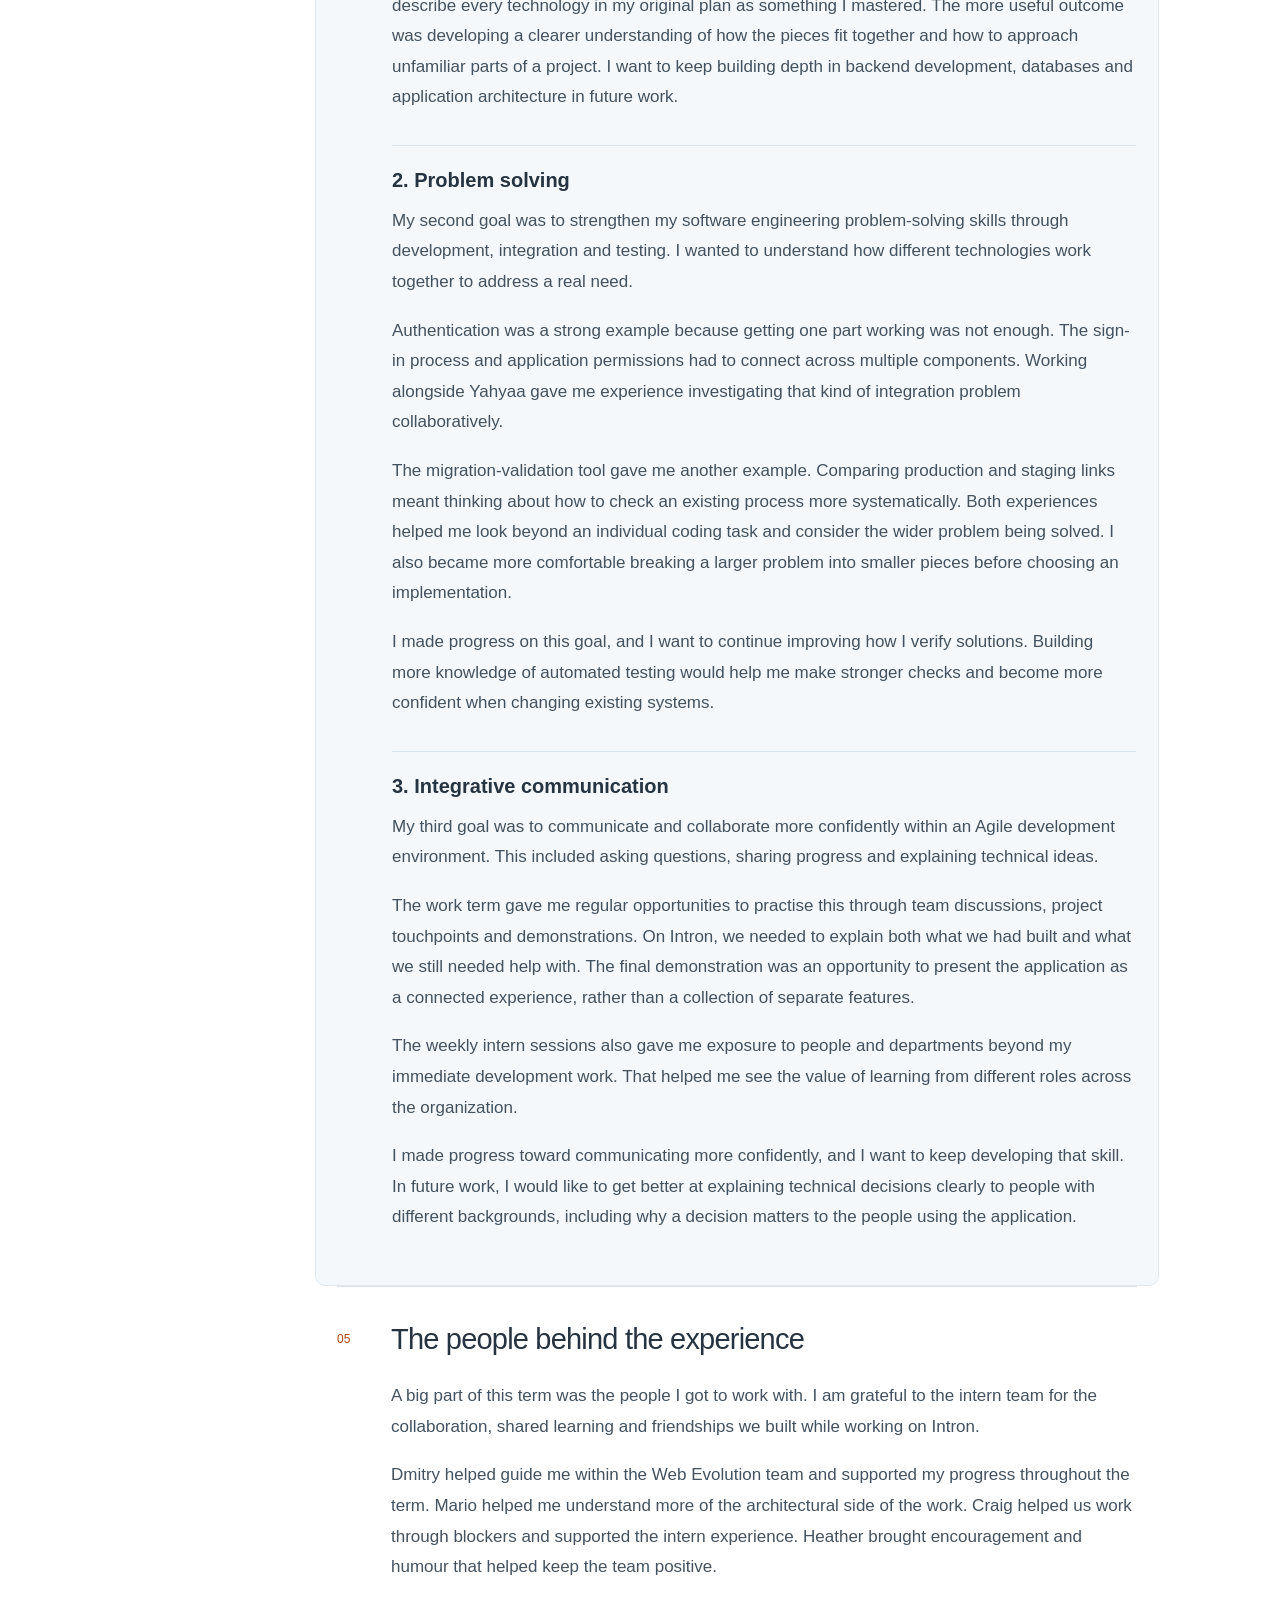
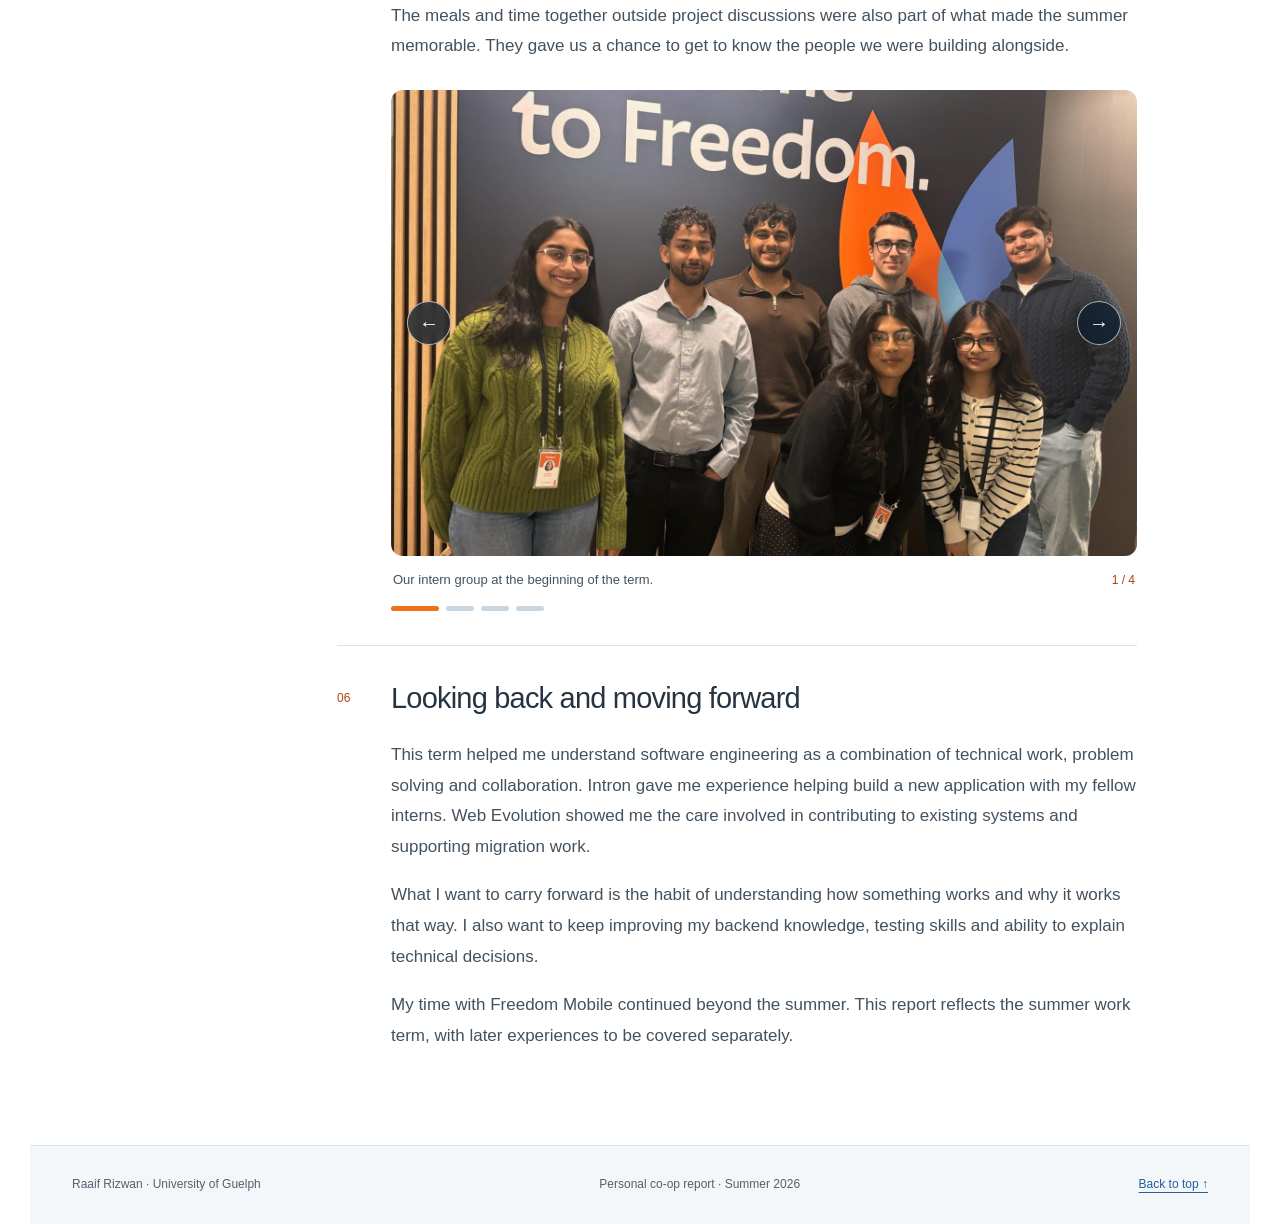
==== commit ad89be27: "Refine work-term report reflections Updated the introduction and employer sections to enhance clarit" ====
--- a/index.html
+++ b/index.html
@@ -1,5 +1,5 @@
 <!doctype html><html lang="en"><head><meta charset="utf-8"><meta name="viewport" content="width=device-width, initial-scale=1"><meta name="description" content="Raaif Rizwan’s Summer 2026 University of Guelph co-op work-term report at Freedom Mobile."><title>Summer 2026 · Raaif Rizwan</title><link rel="icon" href="assets/favicon.svg" type="image/svg+xml"><link rel="stylesheet" href="styles.css?v=6"><script src="report.js?v=6" defer></script></head><body><a class="skip" href="#report">Skip to report</a><div class="reading-progress" aria-hidden="true"><span></span></div><header><a class="brand" href="#top"><span>RR</span>Raaif Rizwan</a><div class="term-control"><label for="term">Work term</label><select id="term"><option value="summer-2026">Summer 2026 · Freedom Mobile</option><option value="fall-2026.html">Fall 2026 · Freedom Mobile</option></select></div></header><main id="top"><section class="hero"><div><p class="eyebrow">University of Guelph · Work term 01 · May–September 2026</p><h1>A summer at<br><span>Freedom Mobile.</span></h1><p class="intro">My first software engineering internship: building Intron with fellow interns and contributing to Videotron’s Web Evolution team.</p><a class="read-link" href="#report">Read my work-term report <span aria-hidden="true">↓</span></a></div><figure><img src="assets/interns-end.png" alt="Our intern group at the Freedom wall at the end of the summer"><figcaption>Our intern group · Summer 2026</figcaption></figure></section><div class="report-layout" id="report"><aside><p class="eyebrow">In this report</p><nav aria-label="Report sections"><a href="#employer">The placement</a><a href="#intron">Intron</a><a href="#web-evolution">Web Evolution</a><a href="#learning">Learning goals</a><a href="#people">People</a><a href="#conclusion">Looking ahead</a></nav><a class="print-link" href="#" id="print-report">Print report</a></aside><div class="report-content"><section id="introduction" class="opening"><p class="eyebrow">Introduction</p><p>My first software engineering internship gave me the opportunity to see how the things we learn in school fit into a real development team. During Summer 2026, I worked at Freedom Mobile, contributed to the Web Evolution team supporting Videotron, and worked with fellow interns to build Intron.</p>
-<p>These were two different parts of the experience. With Web Evolution, I worked within existing systems and development processes. With Intron, my fellow interns and I helped build an application from the ground up. Together, they gave me a better understanding of how software is developed, how different parts of an application connect, and how much communication goes into getting a project moving.</p></section><section id="employer" class="report-section"><div class="section-number">01</div><div class="section-body"><h2>Where I worked</h2><p>My placement brought me into a telecom software environment spanning Freedom Mobile and Videotron. Within the Web Evolution team, the work involved frontend development, bugs, features and modernization of existing web systems. It was an opportunity to see how a development squad works with requirements, reviews and delivery schedules beyond a university project.</p>
+<p>These were two different parts of the experience. With Web Evolution, I worked within existing systems and development processes. With Intron, my fellow interns and I helped build an application from the ground up. Together, they gave me a better understanding of how software is developed, how different parts of an application connect, and how much communication goes into getting a project moving. The biggest takeaway for me was realizing how different software development feels when the code has to fit into an existing organization, architecture, and team.</p></section><section id="employer" class="report-section"><div class="section-number">01</div><div class="section-body"><h2>Where I worked</h2><p>Freedom Mobile and Videotron operate within the Canadian telecommunications industry, where software supports customer-facing digital experiences, internal platforms, and the systems behind modern telecom services. My placement brought me into a telecom software environment spanning Freedom Mobile and Videotron. Within the Web Evolution team, the work involved frontend development, bugs, features and modernization of existing web systems. It was an opportunity to see how a development squad works with requirements, reviews and delivery schedules beyond a university project.</p>
 <p>Alongside that work, the intern project gave us a problem closer to our own experience: how to make information and processes easier to manage for interns and the people supporting them.</p></div></section><section id="intron" class="report-section"><div class="section-number">02</div><div class="section-body"><div class="intron-heading"><h2>Intron: building something for the intern experience</h2><div class="owl-mark" aria-hidden="true"><img src="assets/intron-owl.png" alt=""></div></div><figure class="product"><img src="assets/intron-landing.png" alt="Intron landing page with its logo and Okta sign-in button" loading="lazy"><figcaption>Intron · The intern team’s platform</figcaption></figure><h3>What we set out to build</h3>
 <p>My fellow interns and I built Intron, an internal platform designed to bring the intern program into one place. Information that had been spread across spreadsheets, SharePoint and inboxes could be organized through a shared application, with separate intern and administrator experiences.</p>
 <p>The project covered intern profiles, onboarding, milestones, feedback, one-to-one records, co-op paperwork and shared resources. We worked across the frontend, backend, authentication and AI-assisted features, taking the application from an initial idea through implementation and an end-to-end demonstration. We also worked on how the interfaces would be used on desktop and mobile screens.</p>
@@ -13,11 +13,11 @@
 <h3>Making the process easier for people</h3>
 <p>The intended value of Intron was to make the intern program easier to navigate and support. Interns could have a shared place for information and resources, while administrators could organize onboarding, feedback and records without having to piece everything together from separate sources.</p>
 <p>Keeping advice and useful work across cohorts was another part of the idea. Each new group could build on what earlier interns had learned. Bringing feedback and records together was also intended to make information easier to review when discussing an intern’s progress.</p>
-<p>These were the benefits we designed toward. At the stage described here, the platform had been demonstrated and adoption was still dependent on cloud access being provisioned.</p>
+<p>These were the benefits we designed toward. By the end of the term, the platform had been demonstrated end-to-end, with cloud hosting discussed as the next step toward broader internal use.</p>
 <h3>Feedback and the final demonstration</h3>
 <p>We had recurring touchpoints with Heather, Mario and Craig, with other people joining depending on the work being discussed. We used those sessions to show progress, talk through architecture and work through blockers.</p>
 <p>Our final demonstration was to Pierre Cadieux. We presented the platform end-to-end, including the intern and admin experiences, authentication and the team’s AI-assisted document handling. The next step discussed was moving the application to cloud hosting so the work could be presented more widely.</p></div></section><section id="web-evolution" class="report-section"><div class="section-number">03</div><div class="section-body"><h2>Web Evolution and migration automation</h2><p>My work with the Web Evolution team gave me experience contributing to an existing enterprise environment. I worked through Jira tickets involving frontend functionality, bugs and features, while gaining exposure to modernization and migration work.</p>
-<p>One contribution was a tool using Playwright to compare links between production and staging pages and help validate work associated with a Drupal migration. The purpose was to support checking the migrated experience, rather than relying entirely on manual comparison. Windsurf was also part of my development workflow.</p>
+<p>One contribution was a tool using Playwright to compare links between production and staging pages and help validate work associated with a Drupal migration. The purpose was to support checking the migrated experience, rather than relying entirely on manual comparison.</p>
 <p>Working on this gave me another way to approach a software problem: sometimes the useful thing to build is a tool that helps the team check its work. It connected development with the practical needs of people maintaining and moving an existing system.</p></div></section><section id="learning" class="report-section"><div class="section-number">04</div><div class="section-body"><h2>My learning goals and reflections</h2><h3>1. Technological literacy</h3>
 <p>My first goal was to build practical experience with modern full-stack tools and enterprise development workflows. I wanted to understand how an application was structured and become more confident contributing to it.</p>
 <p>Intron gave me an opportunity to work with connected frontend and backend components, while the authentication work helped me understand how an application fits into an existing enterprise environment. Web Evolution exposed me to an established squad’s workflow, where development involved requirements, tickets, feedback and coordination with other people.</p>
@@ -25,7 +25,7 @@
 <h3>2. Problem solving</h3>
 <p>My second goal was to strengthen my software engineering problem-solving skills through development, integration and testing. I wanted to understand how different technologies work together to address a real need.</p>
 <p>Authentication was a strong example because getting one part working was not enough. The sign-in process and application permissions had to connect across multiple components. Working alongside Yahyaa gave me experience investigating that kind of integration problem collaboratively.</p>
-<p>The migration-validation tool gave me another example. Comparing production and staging links meant thinking about how to check an existing process more systematically. Both experiences helped me look beyond an individual coding task and consider the wider problem being solved.</p>
+<p>The migration-validation tool gave me another example. Comparing production and staging links meant thinking about how to check an existing process more systematically. Both experiences helped me look beyond an individual coding task and consider the wider problem being solved. I also became more comfortable breaking a larger problem into smaller pieces before choosing an implementation.</p>
 <p>I made progress on this goal, and I want to continue improving how I verify solutions. Building more knowledge of automated testing would help me make stronger checks and become more confident when changing existing systems.</p>
 <h3>3. Integrative communication</h3>
 <p>My third goal was to communicate and collaborate more confidently within an Agile development environment. This included asking questions, sharing progress and explaining technical ideas.</p>
